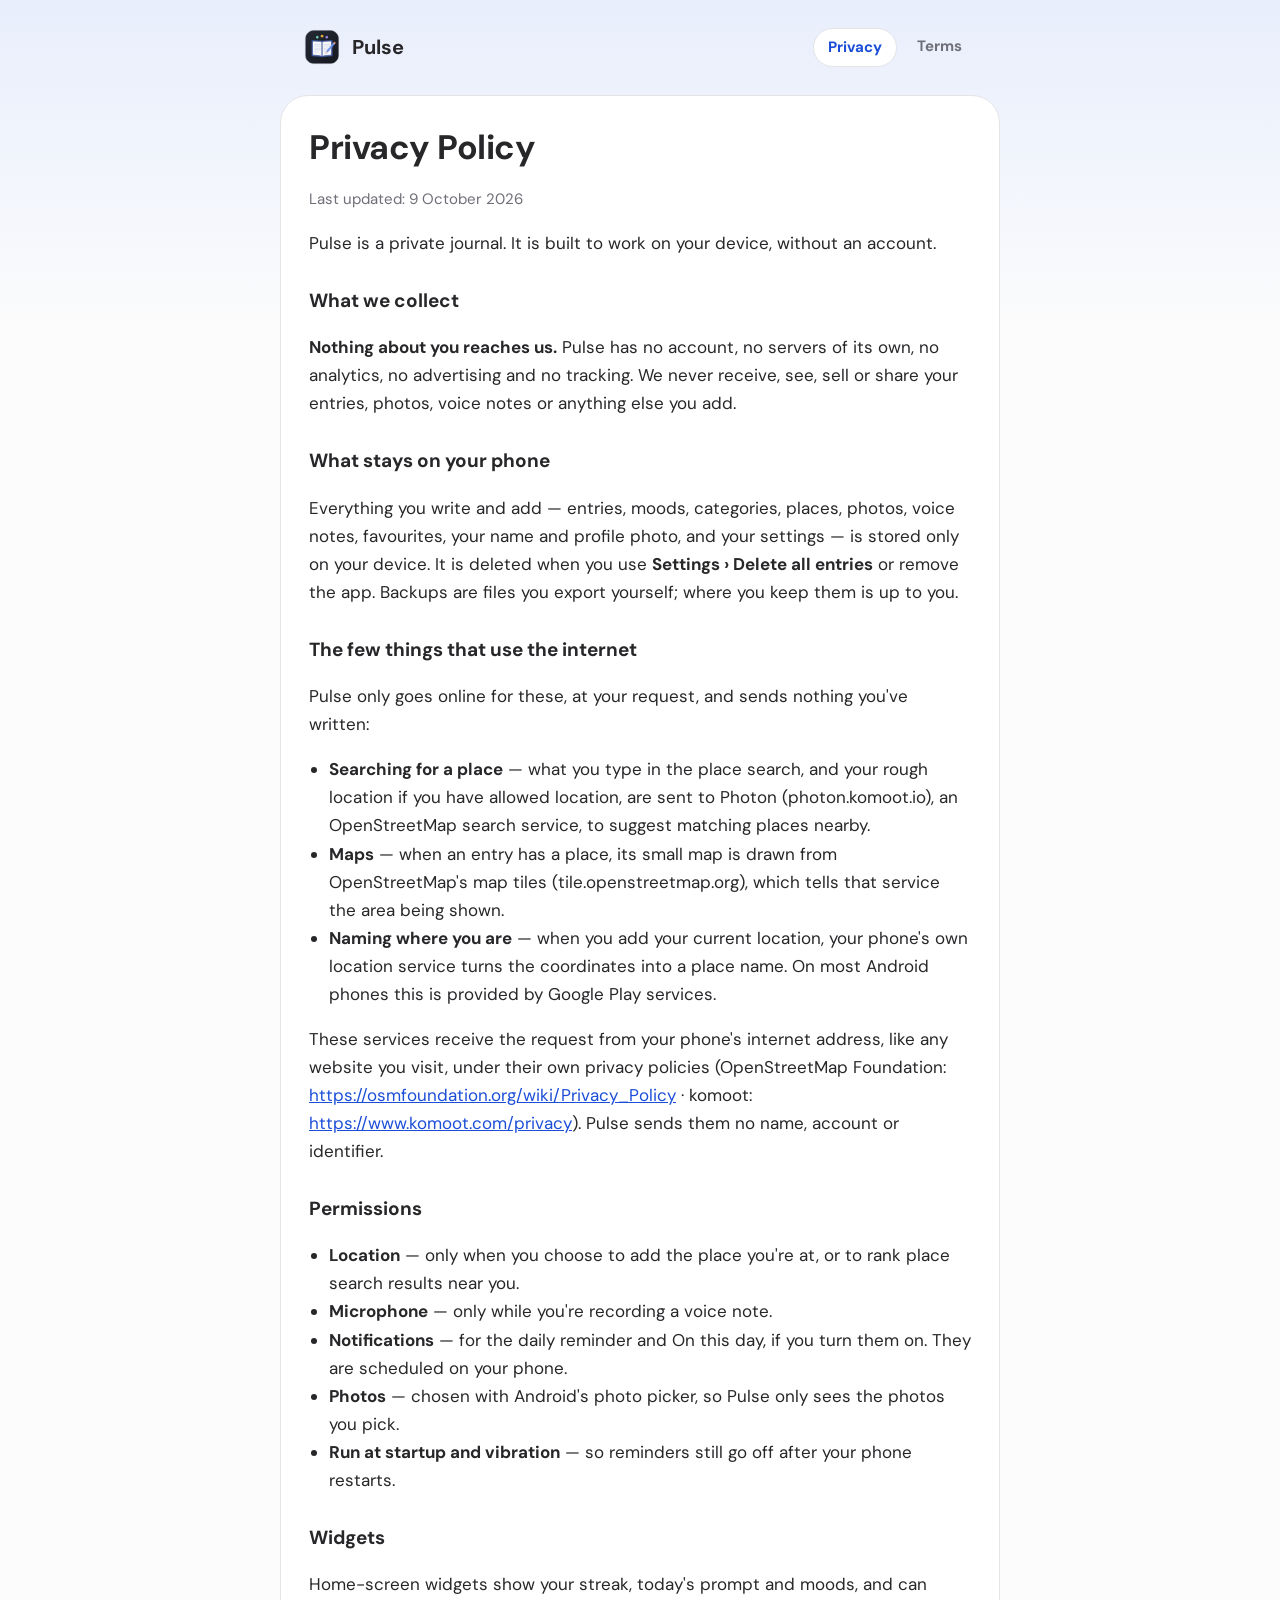
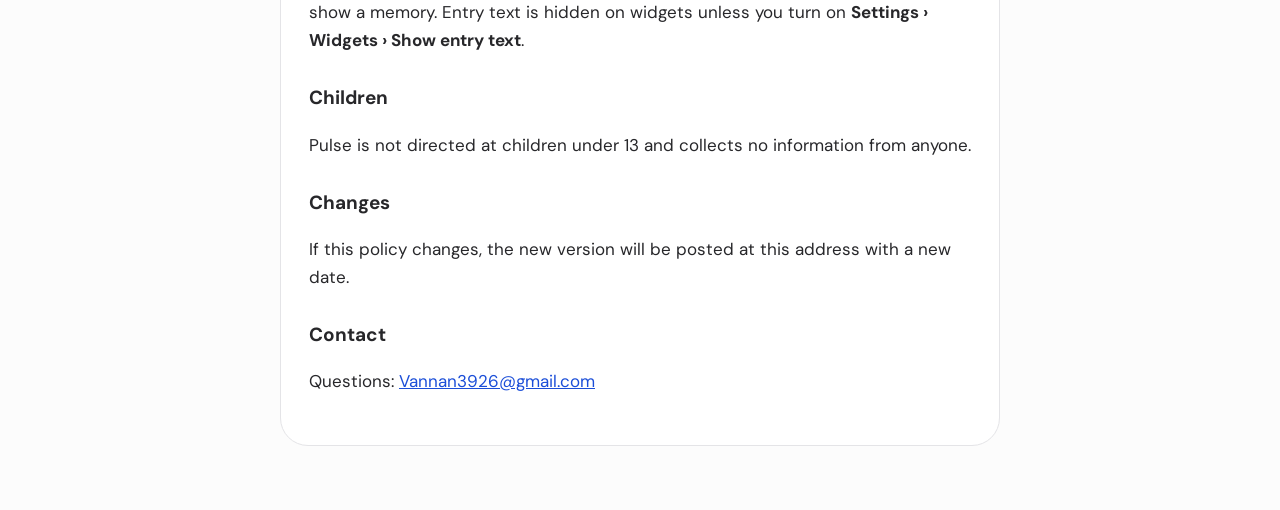
==== privacy/index.html @ f9178187 "Privacy policy, terms and support page for Pulse Co-Authored-By: Claude Opus 5.5 <noreply@anthropic." ====
<!doctype html><html lang="en"><head><meta charset="utf-8"><meta name="viewport" content="width=device-width,initial-scale=1">
<title>Privacy Policy · Pulse</title><link rel="icon" href="../icon.png"><style>
@font-face { font-family:'DM Sans'; font-weight:400; font-display:swap; src:url(../fonts/DMSans-Regular.ttf); }
@font-face { font-family:'DM Sans'; font-weight:700; font-display:swap; src:url(../fonts/DMSans-Bold.ttf); }
:root { --bg:#fcfcfc; --card:#ffffff; --border:#e4e4e7; --fg:#27272a; --muted:#6f6f79; --accent:#1b4ed8; --soft:#e8eefc; }
@media (prefers-color-scheme: dark) { :root { --bg:#0a0a0a; --card:#111111; --border:#222222; --fg:#f5f5f5; --muted:#8a8a8a; --accent:#6b93f6; --soft:#0f1a33; } }
* { box-sizing: border-box; }
html { background:var(--bg); }
body { margin:0; min-height:100vh; background:linear-gradient(180deg, var(--soft), var(--bg) 340px) no-repeat; color:var(--fg); font:17px/1.65 'DM Sans', system-ui, sans-serif; }
header { max-width:720px; margin:0 auto; padding:28px 24px 0; display:flex; align-items:center; gap:12px; }
header img { width:36px; height:36px; } header a { color:var(--fg); text-decoration:none; font-weight:700; font-size:20px; }
nav { margin-left:auto; display:flex; gap:6px; } nav a { font-size:15px; font-weight:700; padding:6px 14px; border-radius:999px; color:var(--muted); }
nav a.on { background:var(--card); color:var(--accent); border:1px solid var(--border); }
main { max-width:720px; margin:28px auto 64px; padding:32px 28px; background:var(--card); border:1px solid var(--border); border-radius:28px; }
h1 { font-size:34px; line-height:1.15; margin:0 0 4px; letter-spacing:-0.5px; } h2 { font-size:19px; margin:28px 0 6px; }
p, li { color:var(--fg); } em { color:var(--muted); font-style:normal; font-size:15px; }
a { color:var(--accent); } ul { padding-left:20px; }
.cards { display:grid; gap:12px; margin-top:20px; } .cards a { display:block; padding:18px 20px; border:1px solid var(--border); border-radius:20px; text-decoration:none; color:var(--fg); font-weight:700; }
.cards span { display:block; font-weight:400; color:var(--muted); font-size:15px; }
</style></head><body>
<header><img src="../icon.png" alt=""><a href="../">Pulse</a><nav><a class="on" href="../privacy/">Privacy</a><a class="" href="../terms/">Terms</a></nav></header><main><h1>Privacy Policy</h1>
<p><em>Last updated: 9 October 2026</em></p>
<p>Pulse is a private journal. It is built to work on your device, without an account.</p>
<h2>What we collect</h2>
<p><strong>Nothing about you reaches us.</strong> Pulse has no account, no servers of its own, no analytics, no advertising and no tracking. We never receive, see, sell or share your entries, photos, voice notes or anything else you add.</p>
<h2>What stays on your phone</h2>
<p>Everything you write and add — entries, moods, categories, places, photos, voice notes, favourites, your name and profile photo, and your settings — is stored only on your device. It is deleted when you use <strong>Settings › Delete all entries</strong> or remove the app. Backups are files you export yourself; where you keep them is up to you.</p>
<h2>The few things that use the internet</h2>
<p>Pulse only goes online for these, at your request, and sends nothing you&#x27;ve written:</p>
<ul>
<li><strong>Searching for a place</strong> — what you type in the place search, and your rough location if you have allowed location, are sent to Photon (photon.komoot.io), an OpenStreetMap search service, to suggest matching places nearby.</li>
<li><strong>Maps</strong> — when an entry has a place, its small map is drawn from OpenStreetMap&#x27;s map tiles (tile.openstreetmap.org), which tells that service the area being shown.</li>
<li><strong>Naming where you are</strong> — when you add your current location, your phone&#x27;s own location service turns the coordinates into a place name. On most Android phones this is provided by Google Play services.</li>
</ul>
<p>These services receive the request from your phone&#x27;s internet address, like any website you visit, under their own privacy policies (OpenStreetMap Foundation: <a href="https://osmfoundation.org/wiki/Privacy_Policy">https://osmfoundation.org/wiki/Privacy_Policy</a> · komoot: <a href="https://www.komoot.com/privacy">https://www.komoot.com/privacy</a>). Pulse sends them no name, account or identifier.</p>
<h2>Permissions</h2>
<ul>
<li><strong>Location</strong> — only when you choose to add the place you&#x27;re at, or to rank place search results near you.</li>
<li><strong>Microphone</strong> — only while you&#x27;re recording a voice note.</li>
<li><strong>Notifications</strong> — for the daily reminder and On this day, if you turn them on. They are scheduled on your phone.</li>
<li><strong>Photos</strong> — chosen with Android&#x27;s photo picker, so Pulse only sees the photos you pick.</li>
<li><strong>Run at startup and vibration</strong> — so reminders still go off after your phone restarts.</li>
</ul>
<h2>Widgets</h2>
<p>Home-screen widgets show your streak, today&#x27;s prompt and moods, and can show a memory. Entry text is hidden on widgets unless you turn on <strong>Settings › Widgets › Show entry text</strong>.</p>
<h2>Children</h2>
<p>Pulse is not directed at children under 13 and collects no information from anyone.</p>
<h2>Changes</h2>
<p>If this policy changes, the new version will be posted at this address with a new date.</p>
<h2>Contact</h2>
<p>Questions: <a href="mailto:Vannan3926@gmail.com">Vannan3926@gmail.com</a></p></main></body></html>
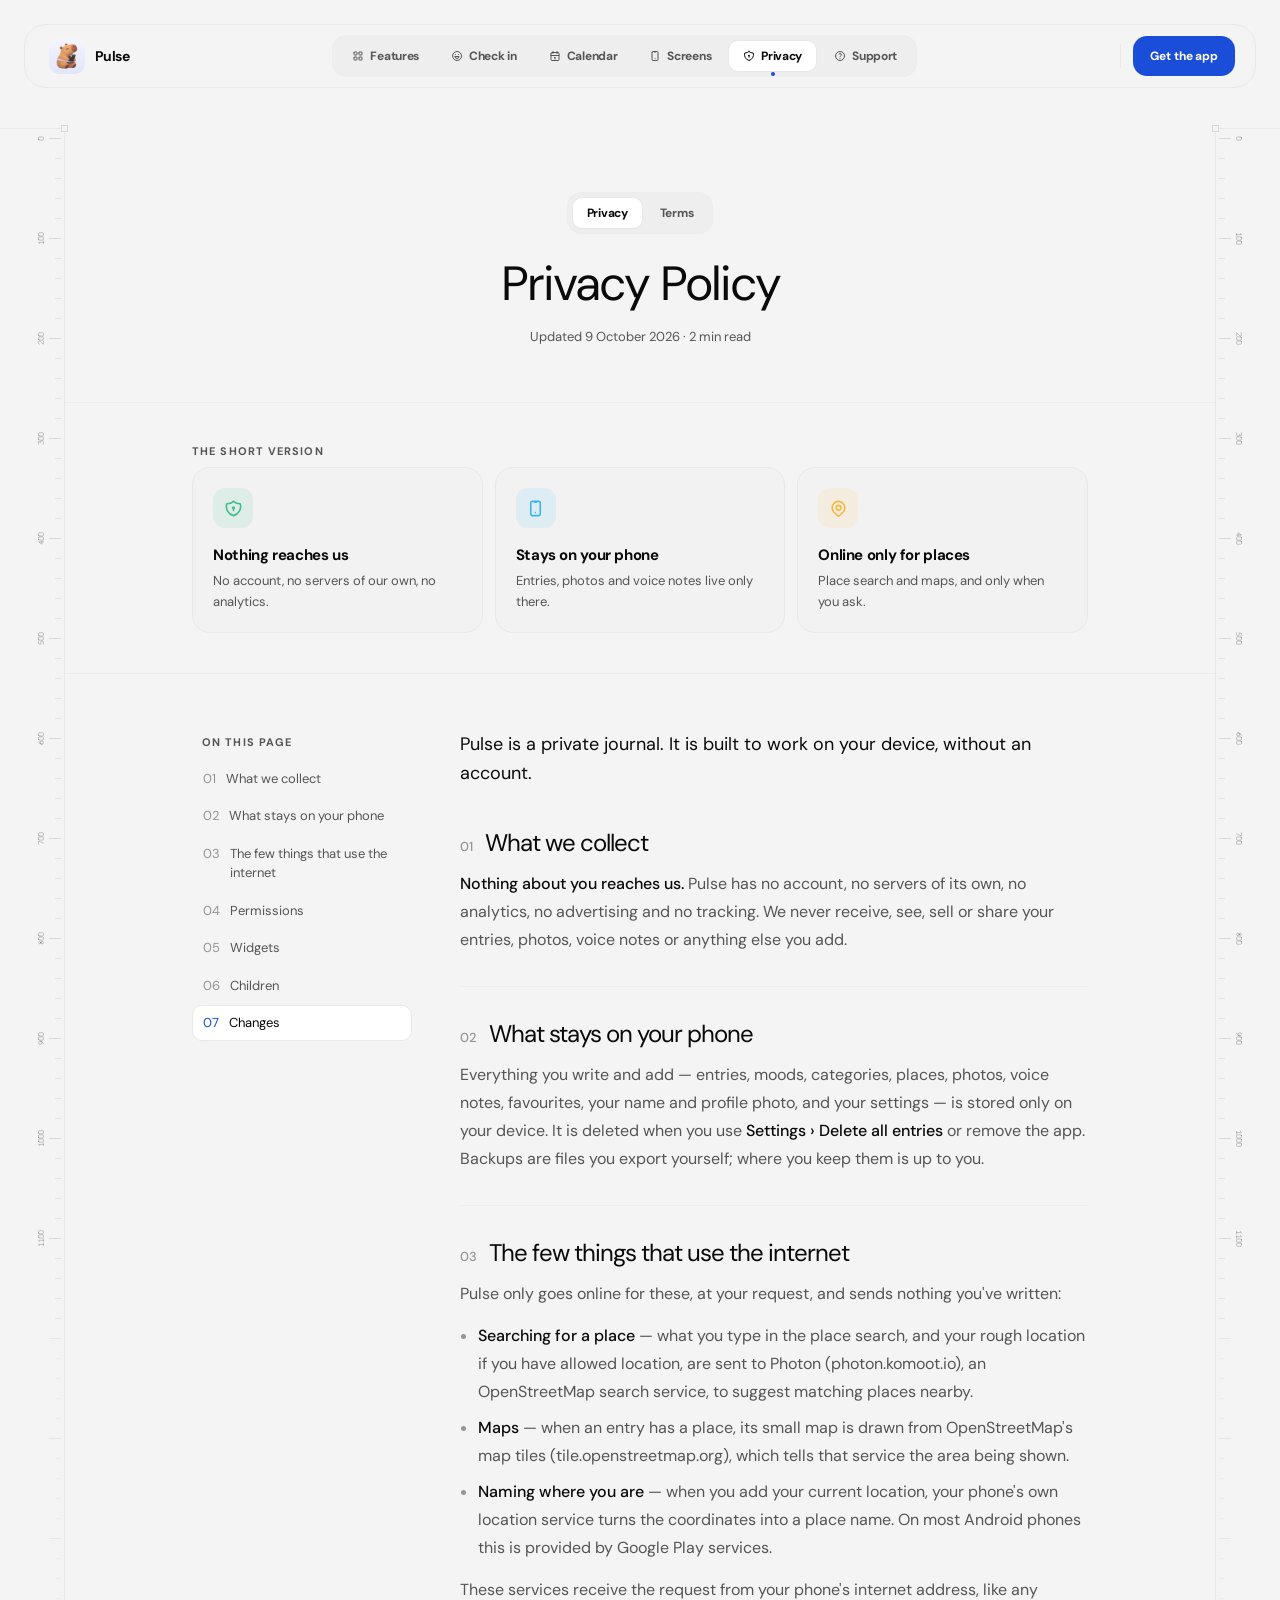
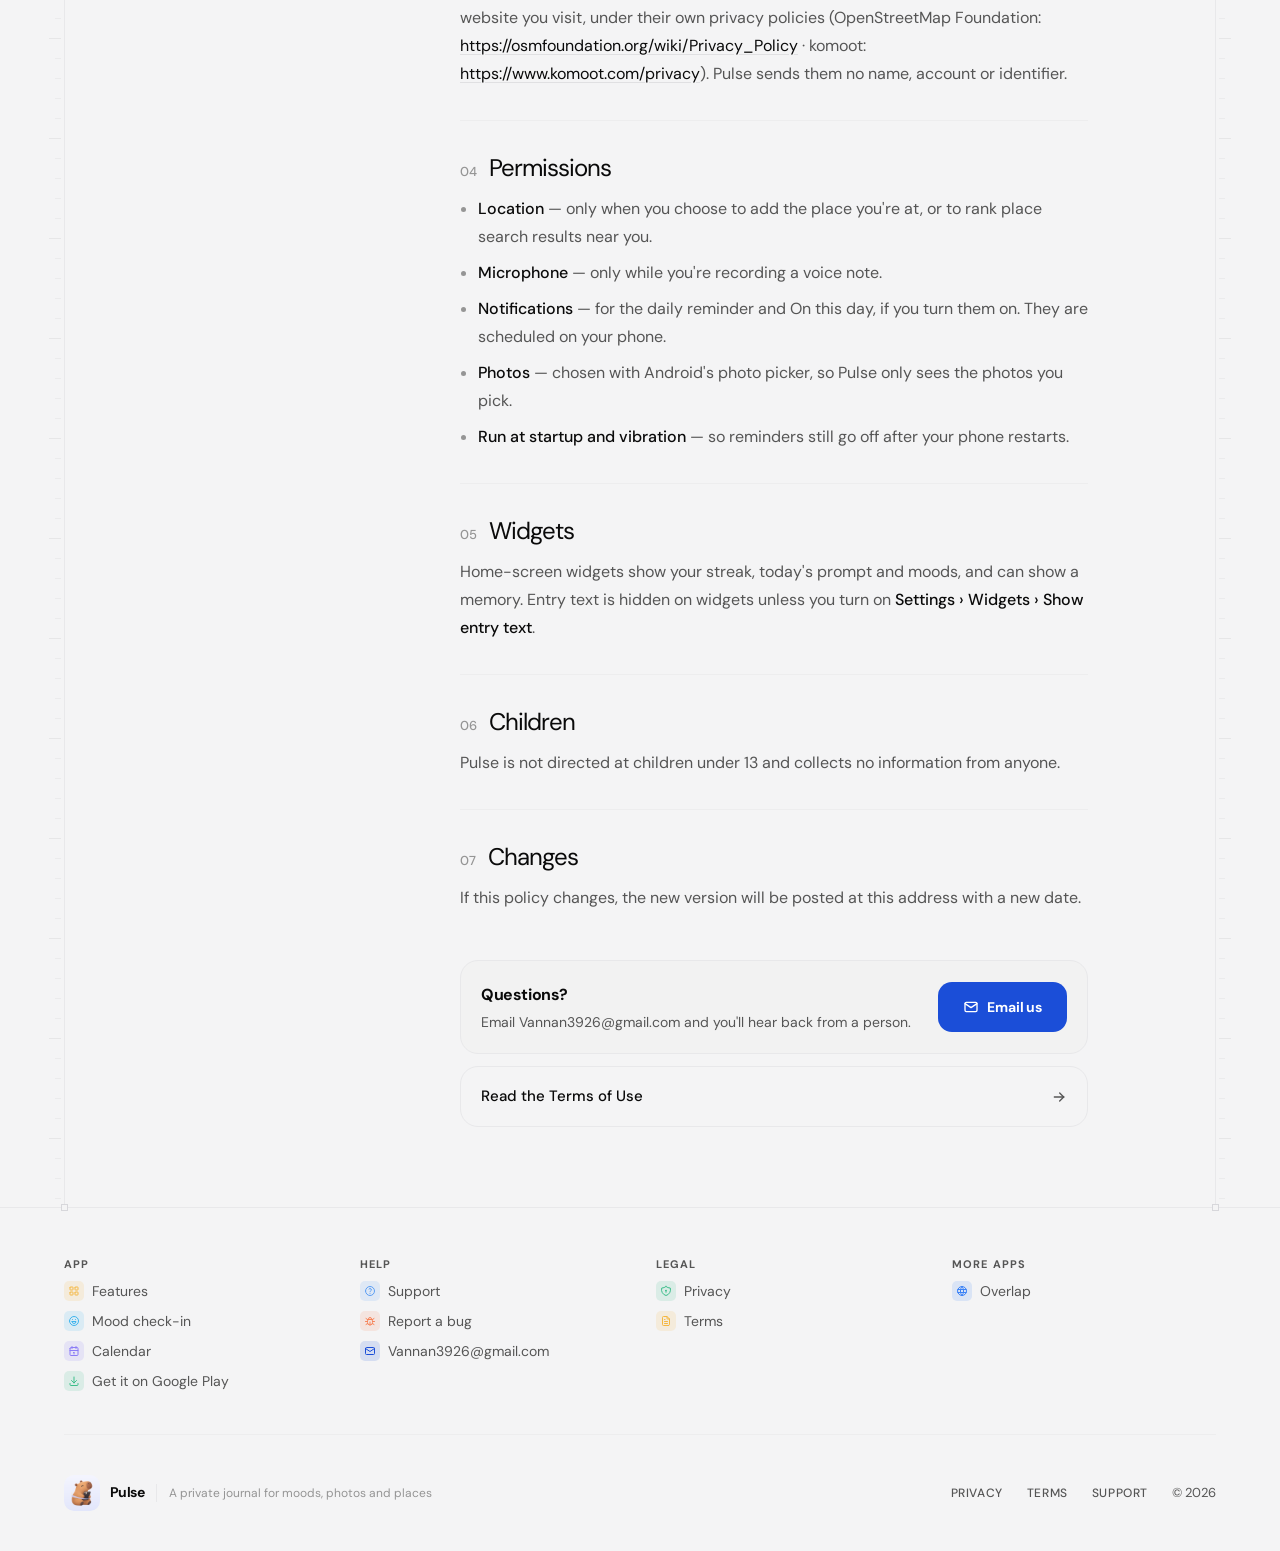
==== commit 2d2b75f7: "New website in the studio style: landing page, privacy, terms and support Co-Authored-By: Claude Opu" ====
--- a/privacy/index.html
+++ b/privacy/index.html
@@ -1,51 +1,45 @@
 <!doctype html><html lang="en"><head><meta charset="utf-8"><meta name="viewport" content="width=device-width,initial-scale=1">
-<title>Privacy Policy · Pulse</title><link rel="icon" href="../icon.png"><style>
-@font-face { font-family:'DM Sans'; font-weight:400; font-display:swap; src:url(../fonts/DMSans-Regular.ttf); }
-@font-face { font-family:'DM Sans'; font-weight:700; font-display:swap; src:url(../fonts/DMSans-Bold.ttf); }
-:root { --bg:#fcfcfc; --card:#ffffff; --border:#e4e4e7; --fg:#27272a; --muted:#6f6f79; --accent:#1b4ed8; --soft:#e8eefc; }
-@media (prefers-color-scheme: dark) { :root { --bg:#0a0a0a; --card:#111111; --border:#222222; --fg:#f5f5f5; --muted:#8a8a8a; --accent:#6b93f6; --soft:#0f1a33; } }
-* { box-sizing: border-box; }
-html { background:var(--bg); }
-body { margin:0; min-height:100vh; background:linear-gradient(180deg, var(--soft), var(--bg) 340px) no-repeat; color:var(--fg); font:17px/1.65 'DM Sans', system-ui, sans-serif; }
-header { max-width:720px; margin:0 auto; padding:28px 24px 0; display:flex; align-items:center; gap:12px; }
-header img { width:36px; height:36px; } header a { color:var(--fg); text-decoration:none; font-weight:700; font-size:20px; }
-nav { margin-left:auto; display:flex; gap:6px; } nav a { font-size:15px; font-weight:700; padding:6px 14px; border-radius:999px; color:var(--muted); }
-nav a.on { background:var(--card); color:var(--accent); border:1px solid var(--border); }
-main { max-width:720px; margin:28px auto 64px; padding:32px 28px; background:var(--card); border:1px solid var(--border); border-radius:28px; }
-h1 { font-size:34px; line-height:1.15; margin:0 0 4px; letter-spacing:-0.5px; } h2 { font-size:19px; margin:28px 0 6px; }
-p, li { color:var(--fg); } em { color:var(--muted); font-style:normal; font-size:15px; }
-a { color:var(--accent); } ul { padding-left:20px; }
-.cards { display:grid; gap:12px; margin-top:20px; } .cards a { display:block; padding:18px 20px; border:1px solid var(--border); border-radius:20px; text-decoration:none; color:var(--fg); font-weight:700; }
-.cards span { display:block; font-weight:400; color:var(--muted); font-size:15px; }
-</style></head><body>
-<header><img src="../icon.png" alt=""><a href="../">Pulse</a><nav><a class="on" href="../privacy/">Privacy</a><a class="" href="../terms/">Terms</a></nav></header><main><h1>Privacy Policy</h1>
-<p><em>Last updated: 9 October 2026</em></p>
-<p>Pulse is a private journal. It is built to work on your device, without an account.</p>
-<h2>What we collect</h2>
-<p><strong>Nothing about you reaches us.</strong> Pulse has no account, no servers of its own, no analytics, no advertising and no tracking. We never receive, see, sell or share your entries, photos, voice notes or anything else you add.</p>
-<h2>What stays on your phone</h2>
-<p>Everything you write and add — entries, moods, categories, places, photos, voice notes, favourites, your name and profile photo, and your settings — is stored only on your device. It is deleted when you use <strong>Settings › Delete all entries</strong> or remove the app. Backups are files you export yourself; where you keep them is up to you.</p>
-<h2>The few things that use the internet</h2>
-<p>Pulse only goes online for these, at your request, and sends nothing you&#x27;ve written:</p>
+<title>Privacy Policy · Pulse</title><link rel="icon" href="../icon.png">
+<link rel="stylesheet" href="../studio.css"><link rel="stylesheet" href="../site.css"></head><body>
+<header class="nav">
+  <a class="brand" href="../"><img src="../icon.png" alt="">Pulse</a>
+  <nav class="navlinks" aria-label="Main"><a href="../#features"><svg class="i" viewBox="0 0 24 24" fill="none" stroke="currentColor" stroke-width="2" stroke-linecap="round" stroke-linejoin="round" aria-hidden="true"><path d="M4 5a1 1 0 0 1 1 -1h4a1 1 0 0 1 1 1v4a1 1 0 0 1 -1 1h-4a1 1 0 0 1 -1 -1l0 -4"/><path d="M14 5a1 1 0 0 1 1 -1h4a1 1 0 0 1 1 1v4a1 1 0 0 1 -1 1h-4a1 1 0 0 1 -1 -1l0 -4"/><path d="M4 15a1 1 0 0 1 1 -1h4a1 1 0 0 1 1 1v4a1 1 0 0 1 -1 1h-4a1 1 0 0 1 -1 -1l0 -4"/><path d="M14 15a1 1 0 0 1 1 -1h4a1 1 0 0 1 1 1v4a1 1 0 0 1 -1 1h-4a1 1 0 0 1 -1 -1l0 -4"/></svg>Features</a><a href="../#checkin"><svg class="i" viewBox="0 0 24 24" fill="none" stroke="currentColor" stroke-width="2" stroke-linecap="round" stroke-linejoin="round" aria-hidden="true"><path d="M3 12a9 9 0 1 0 18 0a9 9 0 1 0 -18 0"/><path d="M9 9l.01 0"/><path d="M15 9l.01 0"/><path d="M8 13a4 4 0 1 0 8 0h-8"/></svg>Check in</a><a href="../#calendar"><svg class="i" viewBox="0 0 24 24" fill="none" stroke="currentColor" stroke-width="2" stroke-linecap="round" stroke-linejoin="round" aria-hidden="true"><path d="M4 7a2 2 0 0 1 2 -2h12a2 2 0 0 1 2 2v12a2 2 0 0 1 -2 2h-12a2 2 0 0 1 -2 -2v-12"/><path d="M16 3v4"/><path d="M8 3v4"/><path d="M4 11h16"/><path d="M11 15h1"/><path d="M12 15v3"/></svg>Calendar</a><a href="../#screens"><svg class="i" viewBox="0 0 24 24" fill="none" stroke="currentColor" stroke-width="2" stroke-linecap="round" stroke-linejoin="round" aria-hidden="true"><path d="M6 5a2 2 0 0 1 2 -2h8a2 2 0 0 1 2 2v14a2 2 0 0 1 -2 2h-8a2 2 0 0 1 -2 -2v-14"/><path d="M11 4h2"/><path d="M12 17v.01"/></svg>Screens</a><a class="on" aria-current="page" href="../privacy/"><svg class="i" viewBox="0 0 24 24" fill="none" stroke="currentColor" stroke-width="2" stroke-linecap="round" stroke-linejoin="round" aria-hidden="true"><path d="M12 3a12 12 0 0 0 8.5 3a12 12 0 0 1 -8.5 15a12 12 0 0 1 -8.5 -15a12 12 0 0 0 8.5 -3"/><path d="M11 11a1 1 0 1 0 2 0a1 1 0 1 0 -2 0"/><path d="M12 12l0 2.5"/></svg>Privacy</a><a href="../support/"><svg class="i" viewBox="0 0 24 24" fill="none" stroke="currentColor" stroke-width="2" stroke-linecap="round" stroke-linejoin="round" aria-hidden="true"><path d="M3 12a9 9 0 1 0 18 0a9 9 0 1 0 -18 0"/><path d="M12 17l0 .01"/><path d="M12 13.5a1.5 1.5 0 0 1 1 -1.5a2.6 2.6 0 1 0 -3 -4"/></svg>Support</a></nav>
+  <div class="navright"><span class="divider"></span><a class="btn primary sm" href="https://play.google.com/store/apps/details?id=com.beingbriston.pulse">Get the app</a>
+    <details class="menu"><summary class="iconbtn" aria-label="Menu"><svg class="i" viewBox="0 0 24 24" fill="none" stroke="currentColor" stroke-width="2" stroke-linecap="round" stroke-linejoin="round" aria-hidden="true"><path d="M4 6l16 0"/><path d="M4 12l16 0"/><path d="M4 18l16 0"/></svg></summary>
+      <div class="menu-panel"><a href="../#features"><svg class="i" viewBox="0 0 24 24" fill="none" stroke="currentColor" stroke-width="2" stroke-linecap="round" stroke-linejoin="round" aria-hidden="true"><path d="M4 5a1 1 0 0 1 1 -1h4a1 1 0 0 1 1 1v4a1 1 0 0 1 -1 1h-4a1 1 0 0 1 -1 -1l0 -4"/><path d="M14 5a1 1 0 0 1 1 -1h4a1 1 0 0 1 1 1v4a1 1 0 0 1 -1 1h-4a1 1 0 0 1 -1 -1l0 -4"/><path d="M4 15a1 1 0 0 1 1 -1h4a1 1 0 0 1 1 1v4a1 1 0 0 1 -1 1h-4a1 1 0 0 1 -1 -1l0 -4"/><path d="M14 15a1 1 0 0 1 1 -1h4a1 1 0 0 1 1 1v4a1 1 0 0 1 -1 1h-4a1 1 0 0 1 -1 -1l0 -4"/></svg>Features</a><a href="../#checkin"><svg class="i" viewBox="0 0 24 24" fill="none" stroke="currentColor" stroke-width="2" stroke-linecap="round" stroke-linejoin="round" aria-hidden="true"><path d="M3 12a9 9 0 1 0 18 0a9 9 0 1 0 -18 0"/><path d="M9 9l.01 0"/><path d="M15 9l.01 0"/><path d="M8 13a4 4 0 1 0 8 0h-8"/></svg>Check in</a><a href="../#calendar"><svg class="i" viewBox="0 0 24 24" fill="none" stroke="currentColor" stroke-width="2" stroke-linecap="round" stroke-linejoin="round" aria-hidden="true"><path d="M4 7a2 2 0 0 1 2 -2h12a2 2 0 0 1 2 2v12a2 2 0 0 1 -2 2h-12a2 2 0 0 1 -2 -2v-12"/><path d="M16 3v4"/><path d="M8 3v4"/><path d="M4 11h16"/><path d="M11 15h1"/><path d="M12 15v3"/></svg>Calendar</a><a href="../#screens"><svg class="i" viewBox="0 0 24 24" fill="none" stroke="currentColor" stroke-width="2" stroke-linecap="round" stroke-linejoin="round" aria-hidden="true"><path d="M6 5a2 2 0 0 1 2 -2h8a2 2 0 0 1 2 2v14a2 2 0 0 1 -2 2h-8a2 2 0 0 1 -2 -2v-14"/><path d="M11 4h2"/><path d="M12 17v.01"/></svg>Screens</a><a class="on" aria-current="page" href="../privacy/"><svg class="i" viewBox="0 0 24 24" fill="none" stroke="currentColor" stroke-width="2" stroke-linecap="round" stroke-linejoin="round" aria-hidden="true"><path d="M12 3a12 12 0 0 0 8.5 3a12 12 0 0 1 -8.5 15a12 12 0 0 1 -8.5 -15a12 12 0 0 0 8.5 -3"/><path d="M11 11a1 1 0 1 0 2 0a1 1 0 1 0 -2 0"/><path d="M12 12l0 2.5"/></svg>Privacy</a><a href="../support/"><svg class="i" viewBox="0 0 24 24" fill="none" stroke="currentColor" stroke-width="2" stroke-linecap="round" stroke-linejoin="round" aria-hidden="true"><path d="M3 12a9 9 0 1 0 18 0a9 9 0 1 0 -18 0"/><path d="M12 17l0 .01"/><path d="M12 13.5a1.5 1.5 0 0 1 1 -1.5a2.6 2.6 0 1 0 -3 -4"/></svg>Support</a><a class="btn primary" href="https://play.google.com/store/apps/details?id=com.beingbriston.pulse"><svg viewBox="0 0 24 24" fill="currentColor" aria-hidden="true"><path d="M4 2.8v18.4c0 .5.5.8.9.6L20.6 13a1 1 0 0 0 0-1.9L4.9 2.2c-.4-.2-.9.1-.9.6z"/></svg>Get it on Google Play</a></div>
+    </details>
+  </div>
+</header>
+<div class="canvas"><main class="frame"><header class="page-head"><div class="switch"><a class="on" href="../privacy/">Privacy</a><a class="" href="../terms/">Terms</a></div><h1>Privacy Policy</h1>
+<p class="meta">Updated 9 October 2026 · 2 min read</p></header>
+<div class="short"><span class="kicker">The short version</span><div class="tiles"><div class="tile"><span class="icon" style="--tint:var(--great)"><svg class="i" viewBox="0 0 24 24" fill="none" stroke="currentColor" stroke-width="2" stroke-linecap="round" stroke-linejoin="round" aria-hidden="true"><path d="M12 3a12 12 0 0 0 8.5 3a12 12 0 0 1 -8.5 15a12 12 0 0 1 -8.5 -15a12 12 0 0 0 8.5 -3"/><path d="M11 11a1 1 0 1 0 2 0a1 1 0 1 0 -2 0"/><path d="M12 12l0 2.5"/></svg></span><strong>Nothing reaches us</strong><span>No account, no servers of our own, no analytics.</span></div><div class="tile"><span class="icon" style="--tint:var(--good)"><svg class="i" viewBox="0 0 24 24" fill="none" stroke="currentColor" stroke-width="2" stroke-linecap="round" stroke-linejoin="round" aria-hidden="true"><path d="M6 5a2 2 0 0 1 2 -2h8a2 2 0 0 1 2 2v14a2 2 0 0 1 -2 2h-8a2 2 0 0 1 -2 -2v-14"/><path d="M11 4h2"/><path d="M12 17v.01"/></svg></span><strong>Stays on your phone</strong><span>Entries, photos and voice notes live only there.</span></div><div class="tile"><span class="icon" style="--tint:var(--okay)"><svg class="i" viewBox="0 0 24 24" fill="none" stroke="currentColor" stroke-width="2" stroke-linecap="round" stroke-linejoin="round" aria-hidden="true"><path d="M9 11a3 3 0 1 0 6 0a3 3 0 0 0 -6 0"/><path d="M17.657 16.657l-4.243 4.243a2 2 0 0 1 -2.827 0l-4.244 -4.243a8 8 0 1 1 11.314 0"/></svg></span><strong>Online only for places</strong><span>Place search and maps, and only when you ask.</span></div></div></div>
+<div class="legal-body"><nav class="toc" aria-label="On this page"><strong>On this page</strong><a href="#what-we-collect"><span>01</span>What we collect</a><a href="#what-stays-on-your-phone"><span>02</span>What stays on your phone</a><a href="#the-few-things-that-use-the-internet"><span>03</span>The few things that use the internet</a><a href="#permissions"><span>04</span>Permissions</a><a href="#widgets"><span>05</span>Widgets</a><a href="#children"><span>06</span>Children</a><a href="#changes"><span>07</span>Changes</a></nav>
+<article class="prose"><p>Pulse is a private journal. It is built to work on your device, without an account.</p><section id="what-we-collect"><h2><span>01</span>What we collect</h2><p><strong>Nothing about you reaches us.</strong> Pulse has no account, no servers of its own, no analytics, no advertising and no tracking. We never receive, see, sell or share your entries, photos, voice notes or anything else you add.</p></section><section id="what-stays-on-your-phone"><h2><span>02</span>What stays on your phone</h2><p>Everything you write and add — entries, moods, categories, places, photos, voice notes, favourites, your name and profile photo, and your settings — is stored only on your device. It is deleted when you use <strong>Settings › Delete all entries</strong> or remove the app. Backups are files you export yourself; where you keep them is up to you.</p></section><section id="the-few-things-that-use-the-internet"><h2><span>03</span>The few things that use the internet</h2><p>Pulse only goes online for these, at your request, and sends nothing you've written:</p>
 <ul>
 <li><strong>Searching for a place</strong> — what you type in the place search, and your rough location if you have allowed location, are sent to Photon (photon.komoot.io), an OpenStreetMap search service, to suggest matching places nearby.</li>
-<li><strong>Maps</strong> — when an entry has a place, its small map is drawn from OpenStreetMap&#x27;s map tiles (tile.openstreetmap.org), which tells that service the area being shown.</li>
-<li><strong>Naming where you are</strong> — when you add your current location, your phone&#x27;s own location service turns the coordinates into a place name. On most Android phones this is provided by Google Play services.</li>
+<li><strong>Maps</strong> — when an entry has a place, its small map is drawn from OpenStreetMap's map tiles (tile.openstreetmap.org), which tells that service the area being shown.</li>
+<li><strong>Naming where you are</strong> — when you add your current location, your phone's own location service turns the coordinates into a place name. On most Android phones this is provided by Google Play services.</li>
 </ul>
-<p>These services receive the request from your phone&#x27;s internet address, like any website you visit, under their own privacy policies (OpenStreetMap Foundation: <a href="https://osmfoundation.org/wiki/Privacy_Policy">https://osmfoundation.org/wiki/Privacy_Policy</a> · komoot: <a href="https://www.komoot.com/privacy">https://www.komoot.com/privacy</a>). Pulse sends them no name, account or identifier.</p>
-<h2>Permissions</h2>
-<ul>
-<li><strong>Location</strong> — only when you choose to add the place you&#x27;re at, or to rank place search results near you.</li>
-<li><strong>Microphone</strong> — only while you&#x27;re recording a voice note.</li>
+<p>These services receive the request from your phone's internet address, like any website you visit, under their own privacy policies (OpenStreetMap Foundation: <a href="https://osmfoundation.org/wiki/Privacy_Policy">https://osmfoundation.org/wiki/Privacy_Policy</a> · komoot: <a href="https://www.komoot.com/privacy">https://www.komoot.com/privacy</a>). Pulse sends them no name, account or identifier.</p></section><section id="permissions"><h2><span>04</span>Permissions</h2><ul>
+<li><strong>Location</strong> — only when you choose to add the place you're at, or to rank place search results near you.</li>
+<li><strong>Microphone</strong> — only while you're recording a voice note.</li>
 <li><strong>Notifications</strong> — for the daily reminder and On this day, if you turn them on. They are scheduled on your phone.</li>
-<li><strong>Photos</strong> — chosen with Android&#x27;s photo picker, so Pulse only sees the photos you pick.</li>
+<li><strong>Photos</strong> — chosen with Android's photo picker, so Pulse only sees the photos you pick.</li>
 <li><strong>Run at startup and vibration</strong> — so reminders still go off after your phone restarts.</li>
-</ul>
-<h2>Widgets</h2>
-<p>Home-screen widgets show your streak, today&#x27;s prompt and moods, and can show a memory. Entry text is hidden on widgets unless you turn on <strong>Settings › Widgets › Show entry text</strong>.</p>
-<h2>Children</h2>
-<p>Pulse is not directed at children under 13 and collects no information from anyone.</p>
-<h2>Changes</h2>
-<p>If this policy changes, the new version will be posted at this address with a new date.</p>
-<h2>Contact</h2>
-<p>Questions: <a href="mailto:Vannan3926@gmail.com">Vannan3926@gmail.com</a></p></main></body></html>+</ul></section><section id="widgets"><h2><span>05</span>Widgets</h2><p>Home-screen widgets show your streak, today's prompt and moods, and can show a memory. Entry text is hidden on widgets unless you turn on <strong>Settings › Widgets › Show entry text</strong>.</p></section><section id="children"><h2><span>06</span>Children</h2><p>Pulse is not directed at children under 13 and collects no information from anyone.</p></section><section id="changes"><h2><span>07</span>Changes</h2><p>If this policy changes, the new version will be posted at this address with a new date.</p></section>
+<div class="mail"><div><strong>Questions?</strong><span>Email Vannan3926@gmail.com and you'll hear back from a person.</span></div><a class="btn primary" href="mailto:Vannan3926@gmail.com?subject=Pulse%20privacy"><svg class="i" viewBox="0 0 24 24" fill="none" stroke="currentColor" stroke-width="2" stroke-linecap="round" stroke-linejoin="round" aria-hidden="true"><path d="M3 7a2 2 0 0 1 2 -2h14a2 2 0 0 1 2 2v10a2 2 0 0 1 -2 2h-14a2 2 0 0 1 -2 -2v-10"/><path d="M3 7l9 6l9 -6"/></svg>Email us</a></div>
+<a class="next" href="../terms/">Read the Terms of Use <svg class="i" viewBox="0 0 24 24" fill="none" stroke="currentColor" stroke-width="2" stroke-linecap="round" stroke-linejoin="round" aria-hidden="true"><path d="M5 12l14 0"/><path d="M13 18l6 -6"/><path d="M13 6l6 6"/></svg></a></article></div></main></div>
+<footer class="site">
+  <nav class="cols" aria-label="Site"><div><span class="kicker">App</span><ul><li><a href="../#features"><span class="thumb" style="--tint:var(--ideas)"><svg class="i" viewBox="0 0 24 24" fill="none" stroke="currentColor" stroke-width="2" stroke-linecap="round" stroke-linejoin="round" aria-hidden="true"><path d="M4 5a1 1 0 0 1 1 -1h4a1 1 0 0 1 1 1v4a1 1 0 0 1 -1 1h-4a1 1 0 0 1 -1 -1l0 -4"/><path d="M14 5a1 1 0 0 1 1 -1h4a1 1 0 0 1 1 1v4a1 1 0 0 1 -1 1h-4a1 1 0 0 1 -1 -1l0 -4"/><path d="M4 15a1 1 0 0 1 1 -1h4a1 1 0 0 1 1 1v4a1 1 0 0 1 -1 1h-4a1 1 0 0 1 -1 -1l0 -4"/><path d="M14 15a1 1 0 0 1 1 -1h4a1 1 0 0 1 1 1v4a1 1 0 0 1 -1 1h-4a1 1 0 0 1 -1 -1l0 -4"/></svg></span>Features</a></li><li><a href="../#checkin"><span class="thumb" style="--tint:var(--good)"><svg class="i" viewBox="0 0 24 24" fill="none" stroke="currentColor" stroke-width="2" stroke-linecap="round" stroke-linejoin="round" aria-hidden="true"><path d="M3 12a9 9 0 1 0 18 0a9 9 0 1 0 -18 0"/><path d="M9 9l.01 0"/><path d="M15 9l.01 0"/><path d="M8 13a4 4 0 1 0 8 0h-8"/></svg></span>Mood check-in</a></li><li><a href="../#calendar"><span class="thumb" style="--tint:var(--personal)"><svg class="i" viewBox="0 0 24 24" fill="none" stroke="currentColor" stroke-width="2" stroke-linecap="round" stroke-linejoin="round" aria-hidden="true"><path d="M4 7a2 2 0 0 1 2 -2h12a2 2 0 0 1 2 2v12a2 2 0 0 1 -2 2h-12a2 2 0 0 1 -2 -2v-12"/><path d="M16 3v4"/><path d="M8 3v4"/><path d="M4 11h16"/><path d="M11 15h1"/><path d="M12 15v3"/></svg></span>Calendar</a></li><li><a href="https://play.google.com/store/apps/details?id=com.beingbriston.pulse"><span class="thumb" style="--tint:var(--great)"><svg class="i" viewBox="0 0 24 24" fill="none" stroke="currentColor" stroke-width="2" stroke-linecap="round" stroke-linejoin="round" aria-hidden="true"><path d="M4 17v2a2 2 0 0 0 2 2h12a2 2 0 0 0 2 -2v-2"/><path d="M7 11l5 5l5 -5"/><path d="M12 4l0 12"/></svg></span>Get it on Google Play</a></li></ul></div><div><span class="kicker">Help</span><ul><li><a href="../support/"><span class="thumb" style="--tint:var(--work)"><svg class="i" viewBox="0 0 24 24" fill="none" stroke="currentColor" stroke-width="2" stroke-linecap="round" stroke-linejoin="round" aria-hidden="true"><path d="M3 12a9 9 0 1 0 18 0a9 9 0 1 0 -18 0"/><path d="M12 17l0 .01"/><path d="M12 13.5a1.5 1.5 0 0 1 1 -1.5a2.6 2.6 0 1 0 -3 -4"/></svg></span>Support</a></li><li><a href="mailto:Vannan3926@gmail.com?subject=Pulse%20bug&body=What%20happened%3F%0A%0AWhat%20did%20you%20expect%3F%0A%0APhone%20and%20app%20version%20%28Settings%20%E2%80%BA%20About%29%3A%0A"><span class="thumb" style="--tint:var(--rough)"><svg class="i" viewBox="0 0 24 24" fill="none" stroke="currentColor" stroke-width="2" stroke-linecap="round" stroke-linejoin="round" aria-hidden="true"><path d="M9 9v-1a3 3 0 0 1 6 0v1"/><path d="M8 9h8a6 6 0 0 1 1 3v3a5 5 0 0 1 -10 0v-3a6 6 0 0 1 1 -3"/><path d="M3 13l4 0"/><path d="M17 13l4 0"/><path d="M12 20l0 -6"/><path d="M4 19l3.35 -2"/><path d="M20 19l-3.35 -2"/><path d="M4 7l3.75 2.4"/><path d="M20 7l-3.75 2.4"/></svg></span>Report a bug</a></li><li><a href="mailto:Vannan3926@gmail.com?subject=Pulse%20support"><span class="thumb" style="--tint:var(--accent)"><svg class="i" viewBox="0 0 24 24" fill="none" stroke="currentColor" stroke-width="2" stroke-linecap="round" stroke-linejoin="round" aria-hidden="true"><path d="M3 7a2 2 0 0 1 2 -2h14a2 2 0 0 1 2 2v10a2 2 0 0 1 -2 2h-14a2 2 0 0 1 -2 -2v-10"/><path d="M3 7l9 6l9 -6"/></svg></span>Vannan3926@gmail.com</a></li></ul></div><div><span class="kicker">Legal</span><ul><li><a href="../privacy/"><span class="thumb" style="--tint:var(--great)"><svg class="i" viewBox="0 0 24 24" fill="none" stroke="currentColor" stroke-width="2" stroke-linecap="round" stroke-linejoin="round" aria-hidden="true"><path d="M12 3a12 12 0 0 0 8.5 3a12 12 0 0 1 -8.5 15a12 12 0 0 1 -8.5 -15a12 12 0 0 0 8.5 -3"/><path d="M11 11a1 1 0 1 0 2 0a1 1 0 1 0 -2 0"/><path d="M12 12l0 2.5"/></svg></span>Privacy</a></li><li><a href="../terms/"><span class="thumb" style="--tint:var(--okay)"><svg class="i" viewBox="0 0 24 24" fill="none" stroke="currentColor" stroke-width="2" stroke-linecap="round" stroke-linejoin="round" aria-hidden="true"><path d="M14 3v4a1 1 0 0 0 1 1h4"/><path d="M17 21h-10a2 2 0 0 1 -2 -2v-14a2 2 0 0 1 2 -2h7l5 5v11a2 2 0 0 1 -2 2"/><path d="M9 9l1 0"/><path d="M9 13l6 0"/><path d="M9 17l6 0"/></svg></span>Terms</a></li></ul></div><div><span class="kicker">More apps</span><ul><li><a href="https://beingmani.github.io/Overlap-releases/"><span class="thumb" style="--tint:var(--t-blue)"><svg class="i" viewBox="0 0 24 24" fill="none" stroke="currentColor" stroke-width="2" stroke-linecap="round" stroke-linejoin="round" aria-hidden="true"><path d="M3 12a9 9 0 1 0 18 0a9 9 0 0 0 -18 0"/><path d="M3.6 9h16.8"/><path d="M3.6 15h16.8"/><path d="M11.5 3a17 17 0 0 0 0 18"/><path d="M12.5 3a17 17 0 0 1 0 18"/></svg></span>Overlap</a></li></ul></div></nav>
+  <div class="bar">
+    <div class="left"><a class="brand" href="../"><img src="../icon.png" alt="">Pulse</a><span class="tagline">A private journal for moods, photos and places</span></div>
+    <nav aria-label="Legal"><a href="../privacy/">Privacy</a><a href="../terms/">Terms</a><a href="../support/">Support</a><span class="meta">© 2026</span></nav>
+  </div>
+</footer><script>
+// Highlight the section you're reading in the contents list.
+const links = [...document.querySelectorAll(".toc a")];
+const seen = new IntersectionObserver((es) => es.forEach((e) => {
+  if (e.isIntersecting) links.forEach((a) => a.classList.toggle("on", a.getAttribute("href") === "#" + e.target.id));
+}), { rootMargin: "-20% 0px -70% 0px" });
+document.querySelectorAll(".prose section[id]").forEach((s) => seen.observe(s));
+</script></body></html>
--- a/studio.css
+++ b/studio.css
@@ -0,0 +1,521 @@
+/* ==========================================================================
+   Studio: shared website design system for the Overlap and Pulse sites.
+   Modelled on figmaplugins.co, kept flat: no gradients, no shadows, no
+   blur, no fades. Hairline borders do the work. See README.md.
+   ========================================================================== */
+
+/* -- Fonts: DM Sans 400 / 500 / 700, served from ./fonts ----------------- */
+@font-face { font-family: "DM Sans"; src: url(fonts/DMSans-Regular.ttf) format("truetype"); font-weight: 400; font-style: normal; font-display: swap; }
+@font-face { font-family: "DM Sans"; src: url(fonts/DMSans-Medium.ttf) format("truetype"); font-weight: 500; font-style: normal; font-display: swap; }
+@font-face { font-family: "DM Sans"; src: url(fonts/DMSans-Bold.ttf) format("truetype"); font-weight: 700; font-style: normal; font-display: swap; }
+
+/* -- Tokens (light). Apps set --accent-light / --accent-dark (+ --on-*) -- */
+:root {
+  color-scheme: light dark;
+
+  /* Brand: each app sets these. */
+  --accent: var(--accent-light, #1b4ed8);
+  --on-accent: var(--on-accent-light, #ffffff);
+  --accent-soft: color-mix(in srgb, var(--accent) 12%, var(--bg));
+
+  /* Neutrals, straight from figmaplugins.co (shadcn zinc). */
+  --bg: oklch(0.967 0.001 286.375);
+  --fg: oklch(0.145 0 0);
+  --card: oklch(1 0 0);
+  --secondary: oklch(0.92 0.002 286.375);
+  --muted: oklch(0.94 0.002 286.375);
+  --muted-fg: oklch(0.45 0 0);
+  --border: oklch(0.88 0.005 286.375);
+
+  /* Flat stand-ins for figmaplugins' alpha tints (border/40, secondary/15...). */
+  --line: color-mix(in srgb, var(--border) 40%, var(--bg));        /* frame, cards */
+  --line-strong: color-mix(in srgb, var(--border) 70%, var(--bg)); /* hover borders */
+  --line-soft: color-mix(in srgb, var(--border) 25%, var(--bg));   /* section rules */
+  --surface: color-mix(in srgb, var(--secondary) 15%, var(--bg));  /* card fill */
+  --surface-2: color-mix(in srgb, var(--secondary) 35%, var(--bg));/* pills, secondary btn */
+  --surface-3: color-mix(in srgb, var(--secondary) 60%, var(--bg));/* hover */
+  --faint-fg: color-mix(in srgb, var(--muted-fg) 60%, var(--bg));  /* captions */
+
+  /* Shape and type. */
+  --radius: 0.625rem;                      /* 10px  (rounded-lg) */
+  --radius-xl: calc(var(--radius) * 1.4);  /* 14px  buttons, icon boxes */
+  --radius-2xl: calc(var(--radius) * 1.8); /* 18px  cards */
+  --radius-nav: 22px;
+  --font: "DM Sans", "DM Sans Fallback", system-ui, -apple-system, "Segoe UI", Roboto, sans-serif;
+  --mono: ui-monospace, "SF Mono", Menlo, Consolas, monospace;
+  --w-display: 400;   /* headlines: regular, tight tracking */
+  --w-strong: 700;    /* card titles, buttons (figmaplugins' 600 maps here) */
+  --frame-w: 72rem;   /* 1152px content column */
+  --nav-h: 64px;
+  --nav-top: 24px;
+
+  /* Tints for icon squares: set --tint on .icon / .chip svg / .thumb. */
+  --t-blue: #3b82f6; --t-green: #22c55e; --t-violet: #8b5cf6; --t-orange: #f97316;
+  --t-pink: #ec4899; --t-teal: #0d9488; --t-amber: #f59e0b; --t-red: #ef4444; --t-slate: #64748b;
+
+  /* Ruler and corner art (SVG, flat). */
+  --corner: url("data:image/svg+xml,%3Csvg xmlns='http://www.w3.org/2000/svg' width='7' height='7'%3E%3Crect x='.5' y='.5' width='6' height='6' fill='%23f4f4f5' stroke='%23d7d7db'/%3E%3C/svg%3E");
+  --ruler-l: url("data:image/svg+xml,%3Csvg xmlns='http://www.w3.org/2000/svg' width='40' height='1200'%3E%3Cdefs%3E%3Cpath id='d0' d='M1 0h2a1 1 0 0 1 1 1v4a1 1 0 0 1-1 1H1a1 1 0 0 1-1-1V1a1 1 0 0 1 1-1z'/%3E%3Cpath id='d1' d='M.8 1.2 2.4 0v6M.8 6h3.2'/%3E%3Cpath id='d2' d='M0 1a1 1 0 0 1 1-1h2a1 1 0 0 1 1 1v.8L0 6h4'/%3E%3Cpath id='d3' d='M0 0h4L2 2.4h.8a1.8 1.8 0 0 1 0 3.6H0'/%3E%3Cpath id='d4' d='M3 6V0L0 4.2h4'/%3E%3Cpath id='d5' d='M4 0H.6L.2 2.8h2.3a1.6 1.6 0 0 1 0 3.2H0'/%3E%3Cpath id='d6' d='M3.4 0Q0 .8 0 4a2 2 0 0 0 4 0 2 2 0 0 0-4 0'/%3E%3Cpath id='d7' d='M0 0h4L1.4 6'/%3E%3Cpath id='d8' d='M2 2.8a1.4 1.4 0 1 1 0-2.8 1.4 1.4 0 1 1 0 2.8 1.6 1.6 0 1 0 0 3.2 1.6 1.6 0 1 0 0-3.2z'/%3E%3Cpath id='d9' d='M.6 6Q4 5.2 4 2a2 2 0 0 0-4 0 2 2 0 0 0 4 0'/%3E%3C/defs%3E%3Crect x='24' y='10' width='12' height='1' fill-opacity='.06'/%3E%3Cg transform='translate(16 10.5) rotate(-90) scale(.8)' fill='none' stroke='black' stroke-width='.9' stroke-linecap='round' stroke-linejoin='round' stroke-opacity='.3'%3E%3Cuse href='%23d0' x='-2.0' y='-3'/%3E%3C/g%3E%3Crect x='30' y='30' width='6' height='1' fill-opacity='.035'/%3E%3Crect x='30' y='50' width='6' height='1' fill-opacity='.035'/%3E%3Crect x='30' y='70' width='6' height='1' fill-opacity='.035'/%3E%3Crect x='30' y='90' width='6' height='1' fill-opacity='.035'/%3E%3Crect x='24' y='110' width='12' height='1' fill-opacity='.06'/%3E%3Cg transform='translate(16 110.5) rotate(-90) scale(.8)' fill='none' stroke='black' stroke-width='.9' stroke-linecap='round' stroke-linejoin='round' stroke-opacity='.3'%3E%3Cuse href='%23d1' x='-7.2' y='-3'/%3E%3Cuse href='%23d0' x='-2.0' y='-3'/%3E%3Cuse href='%23d0' x='3.2' y='-3'/%3E%3C/g%3E%3Crect x='30' y='130' width='6' height='1' fill-opacity='.035'/%3E%3Crect x='30' y='150' width='6' height='1' fill-opacity='.035'/%3E%3Crect x='30' y='170' width='6' height='1' fill-opacity='.035'/%3E%3Crect x='30' y='190' width='6' height='1' fill-opacity='.035'/%3E%3Crect x='24' y='210' width='12' height='1' fill-opacity='.06'/%3E%3Cg transform='translate(16 210.5) rotate(-90) scale(.8)' fill='none' stroke='black' stroke-width='.9' stroke-linecap='round' stroke-linejoin='round' stroke-opacity='.3'%3E%3Cuse href='%23d2' x='-7.2' y='-3'/%3E%3Cuse href='%23d0' x='-2.0' y='-3'/%3E%3Cuse href='%23d0' x='3.2' y='-3'/%3E%3C/g%3E%3Crect x='30' y='230' width='6' height='1' fill-opacity='.035'/%3E%3Crect x='30' y='250' width='6' height='1' fill-opacity='.035'/%3E%3Crect x='30' y='270' width='6' height='1' fill-opacity='.035'/%3E%3Crect x='30' y='290' width='6' height='1' fill-opacity='.035'/%3E%3Crect x='24' y='310' width='12' height='1' fill-opacity='.06'/%3E%3Cg transform='translate(16 310.5) rotate(-90) scale(.8)' fill='none' stroke='black' stroke-width='.9' stroke-linecap='round' stroke-linejoin='round' stroke-opacity='.3'%3E%3Cuse href='%23d3' x='-7.2' y='-3'/%3E%3Cuse href='%23d0' x='-2.0' y='-3'/%3E%3Cuse href='%23d0' x='3.2' y='-3'/%3E%3C/g%3E%3Crect x='30' y='330' width='6' height='1' fill-opacity='.035'/%3E%3Crect x='30' y='350' width='6' height='1' fill-opacity='.035'/%3E%3Crect x='30' y='370' width='6' height='1' fill-opacity='.035'/%3E%3Crect x='30' y='390' width='6' height='1' fill-opacity='.035'/%3E%3Crect x='24' y='410' width='12' height='1' fill-opacity='.06'/%3E%3Cg transform='translate(16 410.5) rotate(-90) scale(.8)' fill='none' stroke='black' stroke-width='.9' stroke-linecap='round' stroke-linejoin='round' stroke-opacity='.3'%3E%3Cuse href='%23d4' x='-7.2' y='-3'/%3E%3Cuse href='%23d0' x='-2.0' y='-3'/%3E%3Cuse href='%23d0' x='3.2' y='-3'/%3E%3C/g%3E%3Crect x='30' y='430' width='6' height='1' fill-opacity='.035'/%3E%3Crect x='30' y='450' width='6' height='1' fill-opacity='.035'/%3E%3Crect x='30' y='470' width='6' height='1' fill-opacity='.035'/%3E%3Crect x='30' y='490' width='6' height='1' fill-opacity='.035'/%3E%3Crect x='24' y='510' width='12' height='1' fill-opacity='.06'/%3E%3Cg transform='translate(16 510.5) rotate(-90) scale(.8)' fill='none' stroke='black' stroke-width='.9' stroke-linecap='round' stroke-linejoin='round' stroke-opacity='.3'%3E%3Cuse href='%23d5' x='-7.2' y='-3'/%3E%3Cuse href='%23d0' x='-2.0' y='-3'/%3E%3Cuse href='%23d0' x='3.2' y='-3'/%3E%3C/g%3E%3Crect x='30' y='530' width='6' height='1' fill-opacity='.035'/%3E%3Crect x='30' y='550' width='6' height='1' fill-opacity='.035'/%3E%3Crect x='30' y='570' width='6' height='1' fill-opacity='.035'/%3E%3Crect x='30' y='590' width='6' height='1' fill-opacity='.035'/%3E%3Crect x='24' y='610' width='12' height='1' fill-opacity='.06'/%3E%3Cg transform='translate(16 610.5) rotate(-90) scale(.8)' fill='none' stroke='black' stroke-width='.9' stroke-linecap='round' stroke-linejoin='round' stroke-opacity='.3'%3E%3Cuse href='%23d6' x='-7.2' y='-3'/%3E%3Cuse href='%23d0' x='-2.0' y='-3'/%3E%3Cuse href='%23d0' x='3.2' y='-3'/%3E%3C/g%3E%3Crect x='30' y='630' width='6' height='1' fill-opacity='.035'/%3E%3Crect x='30' y='650' width='6' height='1' fill-opacity='.035'/%3E%3Crect x='30' y='670' width='6' height='1' fill-opacity='.035'/%3E%3Crect x='30' y='690' width='6' height='1' fill-opacity='.035'/%3E%3Crect x='24' y='710' width='12' height='1' fill-opacity='.06'/%3E%3Cg transform='translate(16 710.5) rotate(-90) scale(.8)' fill='none' stroke='black' stroke-width='.9' stroke-linecap='round' stroke-linejoin='round' stroke-opacity='.3'%3E%3Cuse href='%23d7' x='-7.2' y='-3'/%3E%3Cuse href='%23d0' x='-2.0' y='-3'/%3E%3Cuse href='%23d0' x='3.2' y='-3'/%3E%3C/g%3E%3Crect x='30' y='730' width='6' height='1' fill-opacity='.035'/%3E%3Crect x='30' y='750' width='6' height='1' fill-opacity='.035'/%3E%3Crect x='30' y='770' width='6' height='1' fill-opacity='.035'/%3E%3Crect x='30' y='790' width='6' height='1' fill-opacity='.035'/%3E%3Crect x='24' y='810' width='12' height='1' fill-opacity='.06'/%3E%3Cg transform='translate(16 810.5) rotate(-90) scale(.8)' fill='none' stroke='black' stroke-width='.9' stroke-linecap='round' stroke-linejoin='round' stroke-opacity='.3'%3E%3Cuse href='%23d8' x='-7.2' y='-3'/%3E%3Cuse href='%23d0' x='-2.0' y='-3'/%3E%3Cuse href='%23d0' x='3.2' y='-3'/%3E%3C/g%3E%3Crect x='30' y='830' width='6' height='1' fill-opacity='.035'/%3E%3Crect x='30' y='850' width='6' height='1' fill-opacity='.035'/%3E%3Crect x='30' y='870' width='6' height='1' fill-opacity='.035'/%3E%3Crect x='30' y='890' width='6' height='1' fill-opacity='.035'/%3E%3Crect x='24' y='910' width='12' height='1' fill-opacity='.06'/%3E%3Cg transform='translate(16 910.5) rotate(-90) scale(.8)' fill='none' stroke='black' stroke-width='.9' stroke-linecap='round' stroke-linejoin='round' stroke-opacity='.3'%3E%3Cuse href='%23d9' x='-7.2' y='-3'/%3E%3Cuse href='%23d0' x='-2.0' y='-3'/%3E%3Cuse href='%23d0' x='3.2' y='-3'/%3E%3C/g%3E%3Crect x='30' y='930' width='6' height='1' fill-opacity='.035'/%3E%3Crect x='30' y='950' width='6' height='1' fill-opacity='.035'/%3E%3Crect x='30' y='970' width='6' height='1' fill-opacity='.035'/%3E%3Crect x='30' y='990' width='6' height='1' fill-opacity='.035'/%3E%3Crect x='24' y='1010' width='12' height='1' fill-opacity='.06'/%3E%3Cg transform='translate(16 1010.5) rotate(-90) scale(.8)' fill='none' stroke='black' stroke-width='.9' stroke-linecap='round' stroke-linejoin='round' stroke-opacity='.3'%3E%3Cuse href='%23d1' x='-9.8' y='-3'/%3E%3Cuse href='%23d0' x='-4.6' y='-3'/%3E%3Cuse href='%23d0' x='0.6' y='-3'/%3E%3Cuse href='%23d0' x='5.8' y='-3'/%3E%3C/g%3E%3Crect x='30' y='1030' width='6' height='1' fill-opacity='.035'/%3E%3Crect x='30' y='1050' width='6' height='1' fill-opacity='.035'/%3E%3Crect x='30' y='1070' width='6' height='1' fill-opacity='.035'/%3E%3Crect x='30' y='1090' width='6' height='1' fill-opacity='.035'/%3E%3Crect x='24' y='1110' width='12' height='1' fill-opacity='.06'/%3E%3Cg transform='translate(16 1110.5) rotate(-90) scale(.8)' fill='none' stroke='black' stroke-width='.9' stroke-linecap='round' stroke-linejoin='round' stroke-opacity='.3'%3E%3Cuse href='%23d1' x='-9.8' y='-3'/%3E%3Cuse href='%23d1' x='-4.6' y='-3'/%3E%3Cuse href='%23d0' x='0.6' y='-3'/%3E%3Cuse href='%23d0' x='5.8' y='-3'/%3E%3C/g%3E%3Crect x='30' y='1130' width='6' height='1' fill-opacity='.035'/%3E%3Crect x='30' y='1150' width='6' height='1' fill-opacity='.035'/%3E%3Crect x='30' y='1170' width='6' height='1' fill-opacity='.035'/%3E%3Crect x='30' y='1190' width='6' height='1' fill-opacity='.035'/%3E%3C/svg%3E"), url("data:image/svg+xml,%3Csvg xmlns='http://www.w3.org/2000/svg' width='40' height='100'%3E%3Crect x='24' y='10' width='12' height='1' fill-opacity='.06'/%3E%3Crect x='30' y='30' width='6' height='1' fill-opacity='.035'/%3E%3Crect x='30' y='50' width='6' height='1' fill-opacity='.035'/%3E%3Crect x='30' y='70' width='6' height='1' fill-opacity='.035'/%3E%3Crect x='30' y='90' width='6' height='1' fill-opacity='.035'/%3E%3C/svg%3E");
+  --ruler-r: url("data:image/svg+xml,%3Csvg xmlns='http://www.w3.org/2000/svg' width='40' height='1200'%3E%3Cdefs%3E%3Cpath id='d0' d='M1 0h2a1 1 0 0 1 1 1v4a1 1 0 0 1-1 1H1a1 1 0 0 1-1-1V1a1 1 0 0 1 1-1z'/%3E%3Cpath id='d1' d='M.8 1.2 2.4 0v6M.8 6h3.2'/%3E%3Cpath id='d2' d='M0 1a1 1 0 0 1 1-1h2a1 1 0 0 1 1 1v.8L0 6h4'/%3E%3Cpath id='d3' d='M0 0h4L2 2.4h.8a1.8 1.8 0 0 1 0 3.6H0'/%3E%3Cpath id='d4' d='M3 6V0L0 4.2h4'/%3E%3Cpath id='d5' d='M4 0H.6L.2 2.8h2.3a1.6 1.6 0 0 1 0 3.2H0'/%3E%3Cpath id='d6' d='M3.4 0Q0 .8 0 4a2 2 0 0 0 4 0 2 2 0 0 0-4 0'/%3E%3Cpath id='d7' d='M0 0h4L1.4 6'/%3E%3Cpath id='d8' d='M2 2.8a1.4 1.4 0 1 1 0-2.8 1.4 1.4 0 1 1 0 2.8 1.6 1.6 0 1 0 0 3.2 1.6 1.6 0 1 0 0-3.2z'/%3E%3Cpath id='d9' d='M.6 6Q4 5.2 4 2a2 2 0 0 0-4 0 2 2 0 0 0 4 0'/%3E%3C/defs%3E%3Crect x='4' y='10' width='12' height='1' fill-opacity='.06'/%3E%3Cg transform='translate(24 10.5) rotate(90) scale(.8)' fill='none' stroke='black' stroke-width='.9' stroke-linecap='round' stroke-linejoin='round' stroke-opacity='.3'%3E%3Cuse href='%23d0' x='-2.0' y='-3'/%3E%3C/g%3E%3Crect x='4' y='30' width='6' height='1' fill-opacity='.035'/%3E%3Crect x='4' y='50' width='6' height='1' fill-opacity='.035'/%3E%3Crect x='4' y='70' width='6' height='1' fill-opacity='.035'/%3E%3Crect x='4' y='90' width='6' height='1' fill-opacity='.035'/%3E%3Crect x='4' y='110' width='12' height='1' fill-opacity='.06'/%3E%3Cg transform='translate(24 110.5) rotate(90) scale(.8)' fill='none' stroke='black' stroke-width='.9' stroke-linecap='round' stroke-linejoin='round' stroke-opacity='.3'%3E%3Cuse href='%23d1' x='-7.2' y='-3'/%3E%3Cuse href='%23d0' x='-2.0' y='-3'/%3E%3Cuse href='%23d0' x='3.2' y='-3'/%3E%3C/g%3E%3Crect x='4' y='130' width='6' height='1' fill-opacity='.035'/%3E%3Crect x='4' y='150' width='6' height='1' fill-opacity='.035'/%3E%3Crect x='4' y='170' width='6' height='1' fill-opacity='.035'/%3E%3Crect x='4' y='190' width='6' height='1' fill-opacity='.035'/%3E%3Crect x='4' y='210' width='12' height='1' fill-opacity='.06'/%3E%3Cg transform='translate(24 210.5) rotate(90) scale(.8)' fill='none' stroke='black' stroke-width='.9' stroke-linecap='round' stroke-linejoin='round' stroke-opacity='.3'%3E%3Cuse href='%23d2' x='-7.2' y='-3'/%3E%3Cuse href='%23d0' x='-2.0' y='-3'/%3E%3Cuse href='%23d0' x='3.2' y='-3'/%3E%3C/g%3E%3Crect x='4' y='230' width='6' height='1' fill-opacity='.035'/%3E%3Crect x='4' y='250' width='6' height='1' fill-opacity='.035'/%3E%3Crect x='4' y='270' width='6' height='1' fill-opacity='.035'/%3E%3Crect x='4' y='290' width='6' height='1' fill-opacity='.035'/%3E%3Crect x='4' y='310' width='12' height='1' fill-opacity='.06'/%3E%3Cg transform='translate(24 310.5) rotate(90) scale(.8)' fill='none' stroke='black' stroke-width='.9' stroke-linecap='round' stroke-linejoin='round' stroke-opacity='.3'%3E%3Cuse href='%23d3' x='-7.2' y='-3'/%3E%3Cuse href='%23d0' x='-2.0' y='-3'/%3E%3Cuse href='%23d0' x='3.2' y='-3'/%3E%3C/g%3E%3Crect x='4' y='330' width='6' height='1' fill-opacity='.035'/%3E%3Crect x='4' y='350' width='6' height='1' fill-opacity='.035'/%3E%3Crect x='4' y='370' width='6' height='1' fill-opacity='.035'/%3E%3Crect x='4' y='390' width='6' height='1' fill-opacity='.035'/%3E%3Crect x='4' y='410' width='12' height='1' fill-opacity='.06'/%3E%3Cg transform='translate(24 410.5) rotate(90) scale(.8)' fill='none' stroke='black' stroke-width='.9' stroke-linecap='round' stroke-linejoin='round' stroke-opacity='.3'%3E%3Cuse href='%23d4' x='-7.2' y='-3'/%3E%3Cuse href='%23d0' x='-2.0' y='-3'/%3E%3Cuse href='%23d0' x='3.2' y='-3'/%3E%3C/g%3E%3Crect x='4' y='430' width='6' height='1' fill-opacity='.035'/%3E%3Crect x='4' y='450' width='6' height='1' fill-opacity='.035'/%3E%3Crect x='4' y='470' width='6' height='1' fill-opacity='.035'/%3E%3Crect x='4' y='490' width='6' height='1' fill-opacity='.035'/%3E%3Crect x='4' y='510' width='12' height='1' fill-opacity='.06'/%3E%3Cg transform='translate(24 510.5) rotate(90) scale(.8)' fill='none' stroke='black' stroke-width='.9' stroke-linecap='round' stroke-linejoin='round' stroke-opacity='.3'%3E%3Cuse href='%23d5' x='-7.2' y='-3'/%3E%3Cuse href='%23d0' x='-2.0' y='-3'/%3E%3Cuse href='%23d0' x='3.2' y='-3'/%3E%3C/g%3E%3Crect x='4' y='530' width='6' height='1' fill-opacity='.035'/%3E%3Crect x='4' y='550' width='6' height='1' fill-opacity='.035'/%3E%3Crect x='4' y='570' width='6' height='1' fill-opacity='.035'/%3E%3Crect x='4' y='590' width='6' height='1' fill-opacity='.035'/%3E%3Crect x='4' y='610' width='12' height='1' fill-opacity='.06'/%3E%3Cg transform='translate(24 610.5) rotate(90) scale(.8)' fill='none' stroke='black' stroke-width='.9' stroke-linecap='round' stroke-linejoin='round' stroke-opacity='.3'%3E%3Cuse href='%23d6' x='-7.2' y='-3'/%3E%3Cuse href='%23d0' x='-2.0' y='-3'/%3E%3Cuse href='%23d0' x='3.2' y='-3'/%3E%3C/g%3E%3Crect x='4' y='630' width='6' height='1' fill-opacity='.035'/%3E%3Crect x='4' y='650' width='6' height='1' fill-opacity='.035'/%3E%3Crect x='4' y='670' width='6' height='1' fill-opacity='.035'/%3E%3Crect x='4' y='690' width='6' height='1' fill-opacity='.035'/%3E%3Crect x='4' y='710' width='12' height='1' fill-opacity='.06'/%3E%3Cg transform='translate(24 710.5) rotate(90) scale(.8)' fill='none' stroke='black' stroke-width='.9' stroke-linecap='round' stroke-linejoin='round' stroke-opacity='.3'%3E%3Cuse href='%23d7' x='-7.2' y='-3'/%3E%3Cuse href='%23d0' x='-2.0' y='-3'/%3E%3Cuse href='%23d0' x='3.2' y='-3'/%3E%3C/g%3E%3Crect x='4' y='730' width='6' height='1' fill-opacity='.035'/%3E%3Crect x='4' y='750' width='6' height='1' fill-opacity='.035'/%3E%3Crect x='4' y='770' width='6' height='1' fill-opacity='.035'/%3E%3Crect x='4' y='790' width='6' height='1' fill-opacity='.035'/%3E%3Crect x='4' y='810' width='12' height='1' fill-opacity='.06'/%3E%3Cg transform='translate(24 810.5) rotate(90) scale(.8)' fill='none' stroke='black' stroke-width='.9' stroke-linecap='round' stroke-linejoin='round' stroke-opacity='.3'%3E%3Cuse href='%23d8' x='-7.2' y='-3'/%3E%3Cuse href='%23d0' x='-2.0' y='-3'/%3E%3Cuse href='%23d0' x='3.2' y='-3'/%3E%3C/g%3E%3Crect x='4' y='830' width='6' height='1' fill-opacity='.035'/%3E%3Crect x='4' y='850' width='6' height='1' fill-opacity='.035'/%3E%3Crect x='4' y='870' width='6' height='1' fill-opacity='.035'/%3E%3Crect x='4' y='890' width='6' height='1' fill-opacity='.035'/%3E%3Crect x='4' y='910' width='12' height='1' fill-opacity='.06'/%3E%3Cg transform='translate(24 910.5) rotate(90) scale(.8)' fill='none' stroke='black' stroke-width='.9' stroke-linecap='round' stroke-linejoin='round' stroke-opacity='.3'%3E%3Cuse href='%23d9' x='-7.2' y='-3'/%3E%3Cuse href='%23d0' x='-2.0' y='-3'/%3E%3Cuse href='%23d0' x='3.2' y='-3'/%3E%3C/g%3E%3Crect x='4' y='930' width='6' height='1' fill-opacity='.035'/%3E%3Crect x='4' y='950' width='6' height='1' fill-opacity='.035'/%3E%3Crect x='4' y='970' width='6' height='1' fill-opacity='.035'/%3E%3Crect x='4' y='990' width='6' height='1' fill-opacity='.035'/%3E%3Crect x='4' y='1010' width='12' height='1' fill-opacity='.06'/%3E%3Cg transform='translate(24 1010.5) rotate(90) scale(.8)' fill='none' stroke='black' stroke-width='.9' stroke-linecap='round' stroke-linejoin='round' stroke-opacity='.3'%3E%3Cuse href='%23d1' x='-9.8' y='-3'/%3E%3Cuse href='%23d0' x='-4.6' y='-3'/%3E%3Cuse href='%23d0' x='0.6' y='-3'/%3E%3Cuse href='%23d0' x='5.8' y='-3'/%3E%3C/g%3E%3Crect x='4' y='1030' width='6' height='1' fill-opacity='.035'/%3E%3Crect x='4' y='1050' width='6' height='1' fill-opacity='.035'/%3E%3Crect x='4' y='1070' width='6' height='1' fill-opacity='.035'/%3E%3Crect x='4' y='1090' width='6' height='1' fill-opacity='.035'/%3E%3Crect x='4' y='1110' width='12' height='1' fill-opacity='.06'/%3E%3Cg transform='translate(24 1110.5) rotate(90) scale(.8)' fill='none' stroke='black' stroke-width='.9' stroke-linecap='round' stroke-linejoin='round' stroke-opacity='.3'%3E%3Cuse href='%23d1' x='-9.8' y='-3'/%3E%3Cuse href='%23d1' x='-4.6' y='-3'/%3E%3Cuse href='%23d0' x='0.6' y='-3'/%3E%3Cuse href='%23d0' x='5.8' y='-3'/%3E%3C/g%3E%3Crect x='4' y='1130' width='6' height='1' fill-opacity='.035'/%3E%3Crect x='4' y='1150' width='6' height='1' fill-opacity='.035'/%3E%3Crect x='4' y='1170' width='6' height='1' fill-opacity='.035'/%3E%3Crect x='4' y='1190' width='6' height='1' fill-opacity='.035'/%3E%3C/svg%3E"), url("data:image/svg+xml,%3Csvg xmlns='http://www.w3.org/2000/svg' width='40' height='100'%3E%3Crect x='4' y='10' width='12' height='1' fill-opacity='.06'/%3E%3Crect x='4' y='30' width='6' height='1' fill-opacity='.035'/%3E%3Crect x='4' y='50' width='6' height='1' fill-opacity='.035'/%3E%3Crect x='4' y='70' width='6' height='1' fill-opacity='.035'/%3E%3Crect x='4' y='90' width='6' height='1' fill-opacity='.035'/%3E%3C/svg%3E");
+}
+
+/* -- Tokens (dark): figmaplugins' .dark block, alpha borders made solid --- */
+@media (prefers-color-scheme: dark) {
+  :root {
+    --accent: var(--accent-dark, #6b93f6);
+    --on-accent: var(--on-accent-dark, #0a0a0a);
+    --accent-soft: color-mix(in srgb, var(--accent) 16%, var(--bg));
+    --bg: oklch(0.145 0 0);
+    --fg: oklch(0.985 0 0);
+    --card: oklch(0.205 0 0);
+    --secondary: oklch(0.269 0 0);
+    --muted: oklch(0.269 0 0);
+    --muted-fg: oklch(0.708 0 0);
+    --border: color-mix(in srgb, #fff 12%, var(--bg));
+    --line: color-mix(in srgb, #fff 7%, var(--bg));
+    --line-strong: color-mix(in srgb, #fff 13%, var(--bg));
+    --line-soft: color-mix(in srgb, #fff 5%, var(--bg));
+    --surface: color-mix(in srgb, var(--secondary) 25%, var(--bg));
+    --surface-2: color-mix(in srgb, var(--secondary) 45%, var(--bg));
+    --surface-3: color-mix(in srgb, var(--secondary) 75%, var(--bg));
+    --corner: url("data:image/svg+xml,%3Csvg xmlns='http://www.w3.org/2000/svg' width='7' height='7'%3E%3Crect x='.5' y='.5' width='6' height='6' fill='%230a0a0a' stroke='%232b2b2b'/%3E%3C/svg%3E");
+  }
+}
+
+/* -- Base -------------------------------------------------------------- */
+*, *::before, *::after { box-sizing: border-box; }
+html { -webkit-text-size-adjust: 100%; scroll-padding-top: calc(var(--nav-top) + var(--nav-h) + 24px); }
+body {
+  margin: 0; background: var(--bg); color: var(--fg);
+  font-family: var(--font); font-size: 16px; line-height: 1.5; font-weight: 400;
+  -webkit-font-smoothing: antialiased; -moz-osx-font-smoothing: grayscale;
+  text-rendering: optimizeLegibility; overflow-x: clip;
+}
+img, svg, video { display: block; max-width: 100%; }
+a { color: inherit; text-decoration: none; }
+h1, h2, h3, h4, p, ul, ol, figure { margin: 0; }
+ul, ol { padding: 0; list-style: none; }
+button { font: inherit; color: inherit; }
+::selection { background: var(--accent-soft); }
+:focus-visible { outline: 2px solid var(--accent); outline-offset: 2px; border-radius: 6px; }
+.sr-only { position: absolute; width: 1px; height: 1px; overflow: hidden; clip: rect(0 0 0 0); white-space: nowrap; }
+svg.i { width: 14px; height: 14px; flex: none; }            /* inline icon helper */
+
+/* -- Canvas + frame: the hairline column with rulers and corner squares --- */
+/* <div class="canvas"><div class="frame"> sections </div></div>             */
+.canvas {
+  position: relative; overflow-x: clip;
+  margin-top: calc(var(--nav-top) + var(--nav-h) + 40px);   /* pt-32 on desktop */
+  border-block: 1px solid var(--line);
+}
+.canvas::before, .canvas::after {           /* corner squares, top and bottom pair */
+  content: ""; position: absolute; z-index: 2; pointer-events: none; height: 7px;
+  left: calc(50% - min(100%, var(--frame-w)) / 2 - 3px);
+  width: calc(min(100%, var(--frame-w)) + 6px);
+  background: var(--corner) left top / 7px 7px no-repeat, var(--corner) right top / 7px 7px no-repeat;
+}
+.canvas::before { top: -4px; }
+.canvas::after { bottom: -4px; }
+.frame {
+  position: relative; max-width: var(--frame-w); margin: -1px auto 0;
+  background: var(--bg); border-inline: 1px solid var(--line); min-height: 60vh;
+}
+.frame::before, .frame::after {             /* Figma-style rulers, 40px outside each side */
+  content: ""; position: absolute; top: 0; bottom: 0; width: 40px; pointer-events: none;
+  background: var(--fg);
+  -webkit-mask-repeat: no-repeat, repeat-y; mask-repeat: no-repeat, repeat-y;
+  -webkit-mask-position: 0 0, 0 1200px; mask-position: 0 0, 0 1200px;
+}
+.frame::before { right: 100%; -webkit-mask-image: var(--ruler-l); mask-image: var(--ruler-l); }
+.frame::after { left: 100%; -webkit-mask-image: var(--ruler-r); mask-image: var(--ruler-r); }
+@media (max-width: 1259px) { .frame::before, .frame::after { display: none; } }
+@media (max-width: 767px) { .canvas { margin-top: calc(16px + 56px + 24px); } }
+
+/* -- Floating nav: brand left, segmented links centre, actions right ------ */
+.nav {
+  position: fixed; z-index: 50; top: var(--nav-top); left: var(--nav-top); right: var(--nav-top);
+  max-width: 80rem; margin-inline: auto; height: var(--nav-h);
+  display: flex; align-items: center; justify-content: space-between; gap: 12px;
+  padding: 0 20px; border-radius: var(--radius-nav);
+  background: var(--bg); border: 1px solid var(--line);
+}
+.brand {                                   /* logo + product name */
+  display: inline-flex; align-items: center; gap: 10px; padding: 4px; border-radius: 12px;
+  font-size: 14px; font-weight: 700; letter-spacing: -0.04em; white-space: nowrap;
+}
+.brand img, .brand .logo { width: 36px; height: 36px; border-radius: 10px; flex: none; object-fit: cover; }
+.brand span.logo { display: grid; place-items: center; background: var(--accent); color: var(--on-accent); }
+.brand .logo svg { width: 18px; height: 18px; }
+footer.site .brand .logo { width: 32px; height: 32px; border-radius: 9px; }
+footer.site .brand .logo svg { width: 16px; height: 16px; }
+.brand .sep { color: var(--line-strong); font-weight: 400; padding-inline: 2px; }
+.navlinks {                                /* centre segmented pill */
+  display: none; align-items: center; padding: 4px; gap: 2px;
+  border-radius: var(--radius-xl); background: var(--surface-2); border: 1px solid var(--line-soft);
+}
+.navlinks a {
+  position: relative; display: inline-flex; align-items: center; gap: 6px;
+  padding: 6px 14px; border-radius: var(--radius); border: 1px solid transparent;
+  font-size: 12px; font-weight: 700; letter-spacing: -0.025em; white-space: nowrap; color: var(--muted-fg);
+  transition: color .15s, background-color .15s;
+}
+.navlinks a svg { width: 12px; height: 12px; }
+.navlinks a:hover { color: var(--fg); background: var(--surface-3); }
+.navlinks a.on, .navlinks a[aria-current="page"] { color: var(--fg); background: var(--card); border-color: var(--line); }
+.navlinks a.on::after, .navlinks a[aria-current="page"]::after {   /* accent dot under the active tab */
+  content: ""; position: absolute; left: 50%; bottom: -5px; width: 4px; height: 4px; margin-left: -2px;
+  border-radius: 50%; background: var(--accent);
+}
+.navright { display: flex; align-items: center; gap: 8px; }
+.navright .divider { display: none; width: 1px; height: 24px; background: var(--line); margin-inline: 4px; }
+.iconbtn {                                 /* square icon button (menu, store, GitHub) */
+  display: inline-flex; align-items: center; justify-content: center; width: 40px; height: 40px;
+  border-radius: var(--radius-xl); border: 1px solid var(--line-soft); background: var(--surface-2);
+  color: var(--muted-fg); cursor: pointer; transition: color .15s, background-color .15s;
+}
+.iconbtn:hover { color: var(--fg); background: var(--surface-3); }
+.iconbtn svg { width: 16px; height: 16px; }
+.navright .btn { display: none; }
+.menu { position: static; }                 /* phone menu: <details class="menu">, panel spans the nav */
+.menu > summary { list-style: none; }
+.menu > summary::-webkit-details-marker { display: none; }
+.menu-panel {
+  position: absolute; left: -1px; right: -1px; top: calc(100% + 12px);
+  display: grid; gap: 6px; padding: 10px; border-radius: var(--radius-2xl);
+  background: var(--bg); border: 1px solid var(--line);
+}
+.menu-panel a:not(.btn) {
+  display: flex; align-items: center; gap: 12px; padding: 12px 14px; border-radius: var(--radius-xl);
+  font-size: 14px; font-weight: 700; background: var(--surface); border: 1px solid var(--line-soft);
+}
+.menu-panel a.on { background: var(--card); border-color: var(--line); }
+.menu-panel a svg { width: 14px; height: 14px; }
+.menu-panel .btn { display: flex; justify-content: center; }
+@media (max-width: 767px) {
+  :root { --nav-h: 56px; --nav-top: 16px; }
+  .nav { padding: 0 10px 0 8px; border-radius: var(--radius-2xl); }
+  .brand img, .brand .logo { width: 32px; height: 32px; border-radius: 9px; }
+}
+@media (min-width: 640px) { .navright .btn { display: inline-flex; } }
+@media (min-width: 768px) {
+  .navlinks { display: flex; }
+  .navright .divider { display: block; }
+  .menu { display: none; }
+}
+
+/* -- Buttons: .btn.primary (accent, arrow) and .btn.secondary (grey) ----- */
+.btn {
+  display: inline-flex; align-items: center; justify-content: center; gap: 8px;
+  padding: 14px 24px; border-radius: var(--radius-xl); border: 1px solid transparent;
+  font-size: 14px; line-height: 20px; font-weight: 700; letter-spacing: -0.01em; white-space: nowrap;
+  cursor: pointer; transition: opacity .15s, background-color .15s, border-color .15s;
+}
+.btn svg { width: 16px; height: 16px; flex: none; transition: transform .15s; }
+.btn:hover svg.arrow { transform: translateX(2px); }
+.btn.primary { background: var(--accent); color: var(--on-accent); }
+.btn.primary:hover { opacity: .9; }
+.btn.secondary { background: var(--surface-2); border-color: var(--line-soft); color: var(--fg); font-weight: 500; letter-spacing: -0.025em; }
+.btn.secondary:hover { background: var(--surface-3); }
+.btn.sm { padding: 0 16px; height: 40px; font-size: 12px; }
+@media (max-width: 767px) { .btn.sm { height: 36px; } }
+
+/* -- Hero: badge, display headline, lede, actions, chip row --------------- */
+.hero { padding: 80px 20px 56px; text-align: center; }
+.hero > * { margin-inline: auto; }
+.badge-pill {                               /* small pill above the headline */
+  display: inline-flex; align-items: center; gap: 12px; margin-bottom: 32px;
+  padding: 6px 16px 6px 6px; border-radius: 999px;
+  background: var(--surface-2); border: 1px solid var(--line-soft);
+  font-size: 12px; line-height: 16px; font-weight: 500; color: var(--muted-fg);
+}
+.badge-pill .stack { display: flex; }        /* optional overlapping app icons */
+.badge-pill .stack > * {
+  width: 28px; height: 28px; border-radius: 8px; border: 1px solid var(--line); outline: 2px solid var(--bg); margin-left: -6px;
+  background: var(--card); display: grid; place-items: center; object-fit: cover;
+}
+.badge-pill .stack > *:first-child { margin-left: 0; }
+.badge-pill .stack svg { width: 14px; height: 14px; }
+.badge-pill .dot { width: 6px; height: 6px; border-radius: 50%; background: var(--accent); margin-left: 6px; }
+h1.display, .display {
+  max-width: 48rem; margin-bottom: 20px;
+  font-size: 44px; line-height: 1.05; font-weight: var(--w-display); letter-spacing: -2px; text-wrap: balance;
+}
+.lede {
+  max-width: 28rem; margin-bottom: 36px;
+  font-size: 16px; line-height: 1.625; color: var(--muted-fg); text-wrap: pretty;
+}
+.actions { display: flex; flex-wrap: wrap; align-items: center; justify-content: center; gap: 12px; }
+.chips {                                    /* row of outlined quick-link chips */
+  display: flex; flex-wrap: wrap; align-items: center; justify-content: center; gap: 8px;
+  max-width: 56rem; margin-top: 56px;
+}
+.chips .label { margin-right: 4px; font-size: 10px; font-weight: 500; letter-spacing: .05em; text-transform: uppercase; color: var(--faint-fg); }
+.chip {
+  display: inline-flex; align-items: center; gap: 6px; padding: 6px 12px; border-radius: 999px;
+  border: 1px solid var(--line); background: var(--bg);
+  font-size: 12px; line-height: 16px; font-weight: 500; color: var(--muted-fg);
+  transition: color .15s, border-color .15s;
+}
+a.chip:hover { color: var(--fg); border-color: var(--line-strong); }
+.chip svg { width: 13px; height: 13px; color: var(--tint, var(--accent)); }
+@media (min-width: 640px) {
+  h1.display, .display { font-size: 60px; }
+  .lede { font-size: 18px; }
+}
+@media (min-width: 768px) {
+  .hero { padding: 112px 20px 64px; }
+  h1.display, .display { font-size: 68px; letter-spacing: -3px; }
+}
+
+/* -- Sections: hairline-separated bands inside the frame ------------------ */
+section.block { padding: 64px 20px; border-top: 1px solid var(--line-soft); }
+section.block.tinted { background: color-mix(in srgb, var(--secondary) 10%, var(--bg)); }
+section.block > .inner { max-width: var(--frame-w); margin-inline: auto; }
+section.block.narrow > .inner { max-width: 48rem; }
+.kicker {                                   /* tiny uppercase label, "BY JOB" */
+  display: block; margin-bottom: 8px;
+  font-size: 11px; line-height: 16px; font-weight: 700; letter-spacing: .1em; text-transform: uppercase; color: var(--muted-fg);
+}
+.section-head { display: flex; flex-wrap: wrap; align-items: flex-end; justify-content: space-between; gap: 16px; margin-bottom: 32px; }
+.section-head h2, h2.title { font-size: 30px; line-height: 36px; font-weight: var(--w-display); letter-spacing: -1.25px; text-wrap: balance; }
+.section-head p.sub { margin-top: 10px; max-width: 36rem; font-size: 15px; line-height: 1.6; color: var(--muted-fg); }
+.more {                                     /* "All categories ->" link */
+  display: inline-flex; align-items: center; gap: 6px; font-size: 14px; font-weight: 500; color: var(--muted-fg);
+  transition: color .15s;
+}
+.more svg { width: 14px; height: 14px; transition: transform .15s; }
+.more:hover { color: var(--fg); }
+.more:hover svg { transform: translateX(2px); }
+@media (min-width: 640px) {
+  section.block { padding-inline: 32px; }
+  .section-head h2, h2.title { font-size: 36px; line-height: 40px; }
+}
+@media (min-width: 768px) { section.block { padding-block: 80px; } }
+
+/* -- Cards: hairline box, tinted icon square, title, text, bottom link ---- */
+.cards { display: grid; gap: 12px; }
+@media (min-width: 640px) { .cards { grid-template-columns: repeat(2, minmax(0, 1fr)); } }
+@media (min-width: 1024px) {
+  .cards { grid-template-columns: repeat(4, minmax(0, 1fr)); }
+  .cards.three { grid-template-columns: repeat(3, minmax(0, 1fr)); }
+  .cards.two { grid-template-columns: repeat(2, minmax(0, 1fr)); }
+}
+.card {
+  position: relative; display: flex; flex-direction: column; height: 100%;
+  padding: 16px; border-radius: var(--radius-2xl);
+  background: var(--surface); border: 1px solid var(--line);
+  transition: transform .2s, border-color .2s, background-color .2s;
+}
+.cards.three .card, .card.lg { padding: 20px; }
+a.card:hover { transform: translateY(-2px); border-color: var(--line-strong); background: color-mix(in srgb, var(--secondary) 30%, var(--bg)); }
+.card .top { display: flex; align-items: flex-start; justify-content: space-between; gap: 12px; }
+.icon {                                     /* tinted rounded square; set --tint */
+  display: grid; place-items: center; flex: none; width: 40px; height: 40px; border-radius: 12px;
+  color: var(--tint, var(--accent)); background: color-mix(in srgb, var(--tint, var(--accent)) 12%, var(--bg));
+}
+.icon svg { width: 19px; height: 19px; }
+.icon.lg { width: 48px; height: 48px; border-radius: var(--radius-xl); }
+.icon.lg svg { width: 24px; height: 24px; }
+.card .arrow { width: 14px; height: 14px; color: var(--faint-fg); transition: color .15s; }
+a.card:hover .arrow { color: var(--fg); }
+.card h3 { margin-top: 16px; font-size: 15px; line-height: 1.4; font-weight: var(--w-strong); letter-spacing: -0.025em; }
+.card p { margin-top: 4px; font-size: 12px; line-height: 1.625; color: var(--muted-fg); }
+.cards.three .card p, .card.lg p { font-size: 14px; }
+.card-link {                                /* "See the top picks >" */
+  display: inline-flex; align-items: center; gap: 4px; margin-top: auto; padding-top: 12px;
+  font-size: 12px; font-weight: 500; color: var(--muted-fg); transition: color .15s;
+}
+.card-link svg { width: 12px; height: 12px; }
+a.card:hover .card-link, a.card-link:hover { color: var(--fg); }
+.tag {                                      /* small status pill inside cards */
+  display: inline-flex; align-items: center; gap: 6px; width: fit-content; margin-top: 16px;
+  padding: 2px 8px; border-radius: 999px; border: 1px solid var(--line); font-size: 11px; color: var(--muted-fg);
+}
+.tag::before { content: ""; width: 5px; height: 5px; border-radius: 50%; background: var(--accent); }
+
+/* -- CTA strip: full-width card, text left, action right ------------------ */
+.cta-strip {
+  display: flex; flex-direction: column; gap: 16px; margin-top: 24px;
+  padding: 16px 20px; border-radius: var(--radius-2xl); border: 1px solid var(--line); background: var(--bg);
+}
+.cta-strip p { max-width: 40rem; font-size: 14px; line-height: 1.625; color: var(--muted-fg); }
+.cta-strip p strong { color: var(--fg); font-weight: 500; }
+.cta-strip .more { color: var(--fg); flex: none; }
+.cta-strip .btn { flex: none; align-self: flex-start; }
+@media (min-width: 640px) {
+  .cta-strip { flex-direction: row; align-items: center; justify-content: space-between; }
+  .cta-strip .btn { align-self: auto; }
+}
+
+/* -- Screens: row of app screenshots in plain dark phone frames ----------- */
+.screens {
+  display: flex; gap: 16px; overflow-x: auto; scroll-snap-type: x mandatory; scrollbar-width: none;
+  margin-inline: -20px; padding-inline: 20px;
+}
+.screens::-webkit-scrollbar { display: none; }
+.phone {
+  flex: 0 0 auto; width: 220px; scroll-snap-align: center; margin: 0;
+  padding: 7px; border-radius: 36px; background: #0b0b0c; border: 1px solid var(--line);
+}
+.phone img, .phone .screen { width: 100%; aspect-ratio: 9 / 19.5; border-radius: 29px; object-fit: cover; background: #1c1c1e; }
+.phone figcaption { padding: 12px 4px 4px; text-align: center; font-size: 12px; color: #a1a1aa; }
+@media (min-width: 640px) { .screens { margin-inline: -32px; padding-inline: 32px; } }
+@media (min-width: 1024px) {
+  .screens { justify-content: center; overflow: visible; margin: 0; padding: 0; }
+  .phone { width: auto; flex: 1 1 0; max-width: 240px; }
+}
+
+/* -- FAQ: stacked <details> in one hairline box --------------------------- */
+.faq { border-radius: var(--radius-2xl); border: 1px solid var(--line); overflow: hidden; }
+.faq details + details { border-top: 1px solid var(--line-soft); }
+.faq summary, .prose details summary {
+  display: flex; align-items: center; justify-content: space-between; gap: 16px; cursor: pointer; list-style: none;
+  padding: 16px 20px; font-size: 16px; line-height: 1.4; font-weight: var(--w-strong); letter-spacing: -0.025em;
+  transition: background-color .15s;
+}
+.faq summary::-webkit-details-marker, .prose details summary::-webkit-details-marker { display: none; }
+.faq summary:hover, .prose details summary:hover { background: color-mix(in srgb, var(--secondary) 25%, var(--bg)); }
+.faq summary::after, .prose details summary::after {        /* round plus that turns into an x */
+  content: "+"; flex: none; display: grid; place-items: center; width: 28px; height: 28px;
+  border-radius: 50%; border: 1px solid var(--line); color: var(--muted-fg);
+  font-size: 18px; line-height: 1; font-weight: 400; transition: transform .2s;
+}
+.faq details[open] summary::after, .prose details[open] summary::after { transform: rotate(45deg); }
+.faq details > :not(summary), .prose details > :not(summary) { padding: 0 20px 20px; font-size: 15px; line-height: 28px; color: var(--muted-fg); }
+
+/* -- Site footer: link columns, then brand bar ---------------------------- */
+footer.site { padding: 48px 24px 40px; }
+footer.site .cols {
+  max-width: var(--frame-w); margin: 0 auto 40px; padding-bottom: 40px; border-bottom: 1px solid var(--line-soft);
+  display: grid; gap: 32px;
+}
+@media (min-width: 640px) { footer.site .cols { grid-template-columns: repeat(2, 1fr); } }
+@media (min-width: 1024px) { footer.site .cols { grid-template-columns: repeat(4, 1fr); } }
+footer.site .cols ul { display: grid; gap: 6px; }
+footer.site .cols a { display: inline-flex; align-items: center; gap: 8px; font-size: 14px; line-height: 20px; color: var(--muted-fg); transition: color .15s; }
+footer.site .cols a:hover { color: var(--fg); }
+.thumb {                                    /* 20px tinted icon in footer links */
+  display: grid; place-items: center; flex: none; width: 20px; height: 20px; border-radius: 5px;
+  color: var(--tint, var(--accent)); background: color-mix(in srgb, var(--tint, var(--accent)) 14%, var(--bg));
+}
+.thumb svg { width: 12px; height: 12px; }
+footer.site .bar {
+  max-width: var(--frame-w); margin: 0 auto; display: flex; flex-direction: column; align-items: center; gap: 20px;
+}
+footer.site .bar .left { display: flex; align-items: center; gap: 12px; }
+footer.site .brand { padding: 0; }
+footer.site .tagline { display: none; padding-left: 12px; border-left: 1px solid var(--line); font-size: 12px; color: var(--faint-fg); }
+footer.site .bar nav { display: flex; flex-wrap: wrap; justify-content: center; align-items: center; gap: 12px 24px; }
+footer.site .bar nav a { font-size: 12px; font-weight: 500; letter-spacing: .05em; text-transform: uppercase; color: var(--muted-fg); }
+footer.site .bar nav a:hover { color: var(--fg); }
+@media (min-width: 768px) {
+  footer.site .bar { flex-direction: row; justify-content: space-between; }
+  footer.site .tagline { display: block; }
+}
+
+/* ==========================================================================
+   Text pages: privacy, terms, support
+   ========================================================================== */
+
+/* -- Page header: crumbs/switch, title, meta ------------------------------ */
+.page-head { padding: 48px 20px; text-align: center; }
+.page-head > * { margin-inline: auto; }
+.page-head h1 { max-width: 40rem; margin-bottom: 16px; font-size: 36px; line-height: 1.1; font-weight: var(--w-display); letter-spacing: -2px; text-wrap: balance; }
+.page-head .lede { margin-bottom: 0; }
+.meta { font-size: 13px; color: var(--muted-fg); }
+.crumbs { display: flex; flex-wrap: wrap; justify-content: center; gap: 4px; margin-bottom: 24px; font-size: 12px; color: var(--muted-fg); }
+.crumbs a:hover { color: var(--fg); }
+.crumbs span[aria-current] { color: var(--fg); }
+.switch {                                   /* Privacy | Terms segmented control */
+  display: inline-flex; gap: 2px; padding: 4px; margin-bottom: 24px;
+  border-radius: var(--radius-xl); background: var(--surface-2); border: 1px solid var(--line-soft);
+}
+.switch a { padding: 6px 14px; border-radius: var(--radius); border: 1px solid transparent; font-size: 12px; font-weight: 700; letter-spacing: -0.025em; color: var(--muted-fg); }
+.switch a:hover { color: var(--fg); }
+.switch a.on { background: var(--card); border-color: var(--line); color: var(--fg); }
+@media (min-width: 640px) { .page-head h1 { font-size: 48px; } }
+@media (min-width: 768px) { .page-head { padding: 64px 20px 56px; } }
+
+/* -- "Short version": 3 summary tiles ------------------------------------ */
+.short { padding: 40px 20px; border-top: 1px solid var(--line-soft); }
+.short > * { max-width: 56rem; margin-inline: auto; }
+.tiles { display: grid; gap: 12px; }
+@media (min-width: 720px) { .tiles { grid-template-columns: repeat(3, 1fr); } }
+.tile { display: flex; flex-direction: column; padding: 20px; border-radius: var(--radius-2xl); border: 1px solid var(--line); background: var(--surface); }
+.tile .icon { margin-bottom: 16px; }
+.tile strong { font-size: 15px; font-weight: var(--w-strong); letter-spacing: -0.025em; }
+.tile span:not(.icon) { margin-top: 4px; font-size: 13px; line-height: 1.6; color: var(--muted-fg); }
+
+/* -- Body: sticky contents list + numbered prose -------------------------- */
+.legal-body { display: grid; gap: 32px; padding: 40px 20px 64px; border-top: 1px solid var(--line-soft); }
+.toc {
+  display: grid; align-content: start; gap: 2px; padding: 12px; border-radius: var(--radius-2xl);
+  border: 1px solid var(--line); font-size: 13px;
+}
+.toc strong { padding: 4px 10px 8px; font-size: 11px; font-weight: 700; letter-spacing: .1em; text-transform: uppercase; color: var(--muted-fg); }
+.toc a { display: flex; gap: 10px; padding: 7px 10px; border-radius: var(--radius); border: 1px solid transparent; color: var(--muted-fg); transition: color .15s, background-color .15s; }
+.toc a span { font-variant-numeric: tabular-nums; color: var(--faint-fg); }
+.toc a:hover { color: var(--fg); }
+.toc a.on { color: var(--fg); background: var(--card); border-color: var(--line); }
+.toc a.on span { color: var(--accent); }
+@media (min-width: 900px) {
+  .legal-body { grid-template-columns: 220px minmax(0, 1fr); gap: 48px; padding: 56px max(32px, calc((100% - 56rem) / 2)) 80px; }
+  .toc { align-self: start; position: sticky; top: calc(var(--nav-top) + var(--nav-h) + 24px); padding: 0; border: 0; border-radius: 0; }
+  .toc strong { padding-inline: 10px; }
+}
+.prose { min-width: 0; font-size: 16px; line-height: 1.75; color: var(--muted-fg); }
+.prose > p:first-child { font-size: 18px; line-height: 1.6; color: var(--fg); margin-bottom: 8px; }
+.prose section { padding-top: 32px; }
+.prose section + section { margin-top: 32px; border-top: 1px solid var(--line-soft); }
+.prose h2 { display: flex; align-items: baseline; gap: 12px; margin-bottom: 12px; font-size: 24px; line-height: 1.25; font-weight: var(--w-display); letter-spacing: -1px; color: var(--fg); }
+.prose h2 span { font-size: 13px; font-weight: 500; letter-spacing: 0; font-variant-numeric: tabular-nums; color: var(--faint-fg); }
+.prose h3 { margin: 20px 0 6px; font-size: 16px; font-weight: var(--w-strong); color: var(--fg); }
+.prose p + p, .prose p + ul, .prose ul + p { margin-top: 14px; }
+.prose ul { display: grid; gap: 8px; padding-left: 18px; list-style: disc; }
+.prose ul li::marker { color: var(--faint-fg); }
+.prose strong { font-weight: 500; color: var(--fg); }
+.prose a:not(.btn):not(.next) { color: var(--fg); text-decoration: underline; text-decoration-color: var(--line-strong); text-underline-offset: 3px; }
+.prose a:not(.btn):not(.next):hover { text-decoration-color: var(--fg); }
+.prose details { border-radius: var(--radius-2xl); border: 1px solid var(--line); overflow: hidden; }
+.prose details + details { margin-top: 8px; }
+.prose details summary { color: var(--fg); font-size: 15px; }
+
+/* -- Contact box: text left, email button right -------------------------- */
+.mail {
+  display: flex; flex-direction: column; gap: 16px; margin-top: 48px; padding: 20px;
+  border-radius: var(--radius-2xl); border: 1px solid var(--line); background: var(--surface);
+}
+.mail strong { display: block; font-size: 16px; font-weight: var(--w-strong); letter-spacing: -0.025em; color: var(--fg); }
+.mail span { display: block; margin-top: 2px; font-size: 14px; line-height: 1.6; color: var(--muted-fg); }
+.mail .btn { align-self: flex-start; }
+@media (min-width: 640px) { .mail { flex-direction: row; align-items: center; justify-content: space-between; } .mail .btn { align-self: auto; } }
+
+/* -- Next-page link row --------------------------------------------------- */
+.next {
+  display: flex; align-items: center; justify-content: space-between; gap: 12px; margin-top: 12px;
+  padding: 16px 20px; border-radius: var(--radius-2xl); border: 1px solid var(--line);
+  font-size: 15px; font-weight: 500; color: var(--fg); transition: border-color .15s, background-color .15s;
+}
+.next span, .next svg { color: var(--muted-fg); transition: transform .15s; }
+.next svg { width: 16px; height: 16px; }
+.next:hover { border-color: var(--line-strong); background: var(--surface); }
+.next:hover span, .next:hover svg { transform: translateX(2px); color: var(--fg); }
+
+/* -- Search field (support FAQ filter) ----------------------------------- */
+.search {
+  display: flex; align-items: center; gap: 10px; height: 48px; padding: 0 16px; margin-bottom: 8px;
+  border-radius: var(--radius-xl); border: 1px solid var(--line); background: var(--card); color: var(--muted-fg);
+  transition: border-color .15s;
+}
+.search:focus-within { border-color: var(--accent); }
+.search svg { width: 16px; height: 16px; flex: none; }
+.search input, .search .field {
+  flex: 1; min-width: 0; border: 0; outline: 0; background: transparent; padding: 0;
+  font: inherit; font-size: 15px; color: var(--fg);
+}
+.search input::placeholder { color: var(--faint-fg); }
+.search kbd { font-family: var(--font); font-size: 11px; padding: 2px 6px; border-radius: 6px; border: 1px solid var(--line); color: var(--faint-fg); }
+.empty { padding: 24px 0; color: var(--muted-fg); }
+
+/* -- Motion preference ---------------------------------------------------- */
+@media (prefers-reduced-motion: reduce) { * { transition: none !important; } }
--- a/site.css
+++ b/site.css
@@ -0,0 +1,188 @@
+/* Pulse website: the parts studio.css doesn't have. Load after studio.css (the shared Overlap/Pulse system; never
+   edit the copy here, fix /mobileapps/web-studio/studio.css and copy it again). Flat colours and hairlines only,
+   as in the studio README rules. Mood and category colours are the app's src/moodColors.json and
+   src/categoryColors.json; in dark mode the soft fills are mixed with the page and the deep text is lightened. */
+
+:root {
+  --accent-light: #1b4ed8; --accent-dark: #6b93f6;
+  --on-accent-light: #fff; --on-accent-dark: #0a0a0a;
+
+  --great: #3DBE8B; --great-soft: #D6F3E6; --great-deep: #0F6B47;
+  --good: #3DB4EE; --good-soft: #D9F0FC; --good-deep: #0B6A99;
+  --okay: #F4B740; --okay-soft: #FCEFD2; --okay-deep: #8A5A00;
+  --low: #8088F2; --low-soft: #E3E5FD; --low-deep: #3D45B8;
+  --rough: #F7845A; --rough-soft: #FDE3D8; --rough-deep: #A3401B;
+  --personal: #8B7CF6; --personal-soft: #ECE9FE; --personal-deep: #4A3BB0;
+  --work: #5B9EF4; --work-soft: #E3EFFE; --work-deep: #1D5AA8;
+  --travel: #3DBE8B; --travel-soft: #D6F3E6; --travel-deep: #0F6B47;
+  --ideas: #F4B740; --ideas-soft: #FCEFD2; --ideas-deep: #8A5A00;
+  --health: #F7845A; --health-soft: #FDE3D8; --health-deep: #A3401B;
+  --other: #9AA1AE; --other-soft: #E8EAEE; --other-deep: #4B5260;
+  --track: var(--surface-3);
+}
+@media (prefers-color-scheme: dark) {
+  :root {
+    --great-soft: color-mix(in srgb, var(--great) 18%, var(--bg)); --great-deep: color-mix(in srgb, var(--great) 75%, #fff);
+    --good-soft: color-mix(in srgb, var(--good) 18%, var(--bg)); --good-deep: color-mix(in srgb, var(--good) 75%, #fff);
+    --okay-soft: color-mix(in srgb, var(--okay) 18%, var(--bg)); --okay-deep: color-mix(in srgb, var(--okay) 75%, #fff);
+    --low-soft: color-mix(in srgb, var(--low) 20%, var(--bg)); --low-deep: color-mix(in srgb, var(--low) 70%, #fff);
+    --rough-soft: color-mix(in srgb, var(--rough) 18%, var(--bg)); --rough-deep: color-mix(in srgb, var(--rough) 75%, #fff);
+    --personal-soft: color-mix(in srgb, var(--personal) 20%, var(--bg)); --personal-deep: color-mix(in srgb, var(--personal) 70%, #fff);
+    --work-soft: color-mix(in srgb, var(--work) 18%, var(--bg)); --work-deep: color-mix(in srgb, var(--work) 75%, #fff);
+    --travel-soft: color-mix(in srgb, var(--travel) 18%, var(--bg)); --travel-deep: color-mix(in srgb, var(--travel) 75%, #fff);
+    --ideas-soft: color-mix(in srgb, var(--ideas) 18%, var(--bg)); --ideas-deep: color-mix(in srgb, var(--ideas) 75%, #fff);
+    --health-soft: color-mix(in srgb, var(--health) 18%, var(--bg)); --health-deep: color-mix(in srgb, var(--health) 75%, #fff);
+    --other-soft: color-mix(in srgb, var(--other) 18%, var(--bg)); --other-deep: color-mix(in srgb, var(--other) 75%, #fff);
+  }
+}
+
+/* Six nav links don't fit beside the brand and button on small tablets: keep the phone menu until 1000px. */
+@media (min-width: 768px) and (max-width: 999px) {
+  .navlinks, .navright .divider { display: none; }
+  .menu { display: block; }
+}
+@media (min-width: 1000px) and (max-width: 1119px) { .navlinks a svg { display: none; } }
+
+.section-head p.sub { text-wrap: pretty; }
+.chip .i { width: 13px; height: 13px; }
+
+/* ---- Hero visual: the journal timeline in a hairline "stage" ---------------------------------------- */
+.stage {
+  max-width: 46rem; margin-top: 56px; text-align: left;
+  border: 1px solid var(--line); border-radius: var(--radius-2xl); background: var(--surface);
+}
+.stage-bar {
+  display: flex; align-items: center; justify-content: space-between; gap: 12px; padding: 12px 16px;
+  border-bottom: 1px solid var(--line-soft); font-size: 12px; font-weight: 500; color: var(--muted-fg);
+}
+.stage-bar > span { display: inline-flex; align-items: center; gap: 8px; }
+.stage-bar > span:first-child { color: var(--fg); font-weight: 700; letter-spacing: -0.025em; }
+.stage-bar .live i { width: 6px; height: 6px; border-radius: 50%; background: var(--great); }
+
+.timeline { position: relative; display: grid; grid-template-columns: 64px minmax(0, 1fr); gap: 14px; padding: 20px; }
+.timeline::before { content: ""; position: absolute; left: 51px; top: 112px; bottom: 20px; width: 1px; background: var(--line-strong); }
+.badge {
+  position: relative; align-self: start; height: 76px; display: grid; place-content: center; text-align: center; line-height: 1.1;
+  border-radius: var(--radius-xl); border: 1px solid var(--line-strong); background: var(--card);
+}
+.badge small { font-size: 10px; font-weight: 700; letter-spacing: .08em; color: var(--muted-fg); }
+.badge b { display: block; margin: 3px 0; font-size: 24px; font-weight: 400; letter-spacing: -1px; }
+.badge span { font-size: 10px; letter-spacing: .05em; color: var(--muted-fg); }
+.badge.today { border-color: var(--accent); background: var(--accent-soft); color: var(--accent); }
+.badge.today small, .badge.today span { color: var(--accent); }
+
+.entry { min-width: 0; padding: 18px 18px 14px; border-radius: var(--radius-2xl); border: 1px solid var(--line); background: var(--card); }
+.entry h3 { min-height: 1.4em; margin-bottom: 4px; font-size: 18px; line-height: 1.4; font-weight: var(--w-strong); letter-spacing: -0.025em; }
+.entry p { min-height: 4.8em; font-size: 15px; line-height: 1.6; color: var(--muted-fg); }
+.entry.small p { min-height: 0; }
+.entry .caret { display: inline-block; width: 2px; height: 1.1em; margin-left: 1px; vertical-align: -3px; background: var(--accent); animation: blink 1s steps(1) infinite; }
+@keyframes blink { 50% { opacity: 0; } }
+.entry .photos { display: grid; grid-template-columns: 1fr 1fr; gap: 8px; margin: 14px 0 12px; }
+.entry .photos.one { grid-template-columns: 1fr; }
+.entry .photos img { width: 100%; aspect-ratio: 4 / 3; object-fit: cover; border-radius: var(--radius-xl); background: var(--surface-2); }
+.entry .photos.one img { aspect-ratio: 16 / 7; }
+.felt { display: flex; flex-wrap: wrap; align-items: center; gap: 8px; font-size: 14px; color: var(--muted-fg); }
+.felt .chip { color: var(--fg); font-size: 13px; }
+.entry .foot {
+  display: flex; align-items: center; justify-content: space-between; margin-top: 12px; padding-top: 12px;
+  border-top: 1px dashed var(--line-strong); font-size: 13px; color: var(--muted-fg);
+}
+.entry .cat { display: grid; place-items: center; width: 30px; height: 30px; border-radius: 50%; }
+.entry .cat .i { width: 16px; height: 16px; }
+
+/* ---- Check in: mood faces, the week's dots, the Insights sentence and two stat cards ------------------ */
+.checkin { display: grid; gap: 12px; align-items: start; }
+@media (min-width: 900px) { .checkin { grid-template-columns: 1fr 1fr; } }
+.panel { padding: 20px; border-radius: var(--radius-2xl); border: 1px solid var(--line); background: var(--surface); }
+.panel h3 { margin-bottom: 18px; font-size: 15px; line-height: 1.4; font-weight: var(--w-strong); letter-spacing: -0.025em; }
+.week { display: grid; grid-template-columns: repeat(7, 1fr); gap: 6px; text-align: center; font-size: 12px; font-weight: 700; color: var(--muted-fg); }
+.week .d { display: grid; justify-items: center; gap: 8px; }
+.week .d i { width: 14px; height: 14px; border-radius: 50%; background: var(--track); transition: background-color .2s; }
+.week .d.today { color: var(--accent); }
+.faces, .facelabels { display: grid; grid-template-columns: repeat(5, 1fr); gap: 10px; }
+.faces { margin-top: 28px; }
+.face {
+  display: grid; place-items: center; aspect-ratio: 1; padding: 0; border: 0; border-radius: 50%; cursor: pointer;
+  transition: transform .15s;
+}
+.face .i { width: 46%; height: 46%; }
+.face:hover { transform: scale(1.05); }
+.face.on { outline: 2px solid currentColor; outline-offset: 3px; }
+.facelabels { margin-top: 10px; text-align: center; font-size: 12px; font-weight: 500; color: var(--muted-fg); }
+.sentence { font-size: 22px; line-height: 1.8; letter-spacing: -0.5px; text-wrap: pretty; }
+.sentence .w {
+  display: inline-flex; align-items: center; gap: 6px; padding: 0 6px; border-radius: 8px; font-weight: 500;
+  text-decoration: underline wavy; text-decoration-thickness: 1.5px; text-underline-offset: 6px;
+}
+.sentence .w .i { width: 18px; height: 18px; }
+.stats { display: grid; grid-template-columns: 1fr 1fr; gap: 10px; margin-top: 24px; }
+.stat { padding: 14px; border-radius: var(--radius-xl); border: 1px solid var(--line); background: var(--bg); }
+.stat .top { display: flex; align-items: center; gap: 10px; font-size: 13px; font-weight: 500; color: var(--muted-fg); }
+.stat .top .icon { width: 30px; height: 30px; border-radius: 9px; }
+.stat .top .icon svg { width: 16px; height: 16px; }
+.stat .n { margin: 12px 0 10px; font-size: 36px; line-height: 1; font-weight: 400; letter-spacing: -1.5px; }
+.stat .n small { margin-left: 4px; font-size: 14px; letter-spacing: 0; color: var(--muted-fg); }
+.stat .bar { height: 6px; border-radius: 99px; background: var(--track); overflow: hidden; }
+.stat .bar i { display: block; height: 100%; border-radius: 99px; transition: width .3s; }
+@media (min-width: 640px) {
+  .panel { padding: 28px; }
+  .sentence { font-size: 26px; }
+}
+
+/* ---- Calendar: this month, with photo days and mood days -------------------------------------------- */
+.cal-grid { display: grid; gap: 8px; align-items: center; }
+@media (min-width: 1024px) { .cal-grid { grid-template-columns: minmax(0, 1fr) 520px; gap: 56px; } .cal-grid .section-head { margin-bottom: 0; } }
+.cal { padding: 16px; border-radius: var(--radius-2xl); border: 1px solid var(--line); background: var(--bg); }
+.cal .head { display: flex; align-items: center; justify-content: space-between; gap: 12px; margin-bottom: 16px; }
+.cal .head h3 { font-size: 20px; font-weight: 400; letter-spacing: -0.75px; }
+.cal .head .chip { --tint: var(--accent); }
+.cal .dow, .cal .days { display: grid; grid-template-columns: repeat(7, minmax(0, 1fr)); gap: 4px; }
+.cal .dow { margin-bottom: 8px; text-align: center; font-size: 11px; font-weight: 700; letter-spacing: .05em; color: var(--faint-fg); }
+.cal .day {
+  position: relative; overflow: hidden; display: grid; place-items: center; align-content: center; gap: 1px; aspect-ratio: 1;
+  border-radius: var(--radius); font-size: 13px; font-weight: 500; color: var(--muted-fg);
+}
+.cal .day.entry-day { border: 1px solid var(--line-strong); background: var(--card); color: var(--fg); font-weight: 700; }
+.cal .day.photo { color: #fff; font-weight: 700; background-size: cover; background-position: center; }
+.cal .day.photo::before { content: ""; position: absolute; inset: 0; background: rgba(0, 0, 0, .32); }  /* flat overlay, for legibility */
+.cal .day.photo b { position: relative; }
+.cal .day .i { width: 13px; height: 13px; }
+.cal .day.today { outline: 2px solid var(--accent); outline-offset: -2px; }
+.cal .day.future { color: var(--faint-fg); }
+@media (min-width: 640px) {
+  .cal { padding: 24px; }
+  .cal .dow, .cal .days { gap: 7px; }
+  .cal .day { border-radius: var(--radius-xl); font-size: 15px; }
+  .cal .day .i { width: 17px; height: 17px; }
+}
+
+/* ---- Feature cards: an "Android" tag sits beside the title ------------------------------------------ */
+.card h3 .tag { margin: 0 0 0 6px; vertical-align: 1px; font-weight: 500; letter-spacing: 0; }
+.cta-strip .btn svg, .actions .btn svg:first-child { width: 16px; height: 16px; }
+
+/* ---- Text pages ------------------------------------------------------------------------------------- */
+.prose em { font-style: normal; color: var(--faint-fg); }
+.page-head .badge-pill { margin-bottom: 24px; }
+a.tile { color: var(--fg); transition: border-color .15s, background-color .15s; }
+a.tile:hover { border-color: var(--line-strong); background: color-mix(in srgb, var(--secondary) 30%, var(--bg)); }
+.prose > .search { margin-bottom: 0; }
+.prose section h2 + details { margin-top: 4px; }
+
+/* ---- Phones: a tighter timeline, and cards with the icon beside the text so nine of them stay short ---- */
+@media (max-width: 639px) {
+  .stage { margin-top: 40px; }
+  .timeline { grid-template-columns: 52px minmax(0, 1fr); gap: 10px; padding: 14px 12px; }
+  .timeline::before { left: 38px; top: 96px; bottom: 14px; }
+  .badge { height: 66px; }
+  .badge b { font-size: 20px; }
+  .badge small, .badge span { font-size: 9px; }
+  .entry { padding: 14px 14px 12px; }
+  .entry h3 { font-size: 16px; }
+  .entry p { font-size: 14px; min-height: 6.4em; }
+  .cards .card { display: grid; grid-template-columns: 40px minmax(0, 1fr); column-gap: 14px; align-content: start; }
+  .cards .card .icon { grid-row: span 2; }
+  .cards .card h3 { margin-top: 0; }
+  .tile { display: grid; grid-template-columns: 40px minmax(0, 1fr); column-gap: 14px; align-content: start; padding: 16px; }
+  .tile .icon { grid-row: span 2; margin: 0; }
+  .prose a { overflow-wrap: anywhere; }
+}
